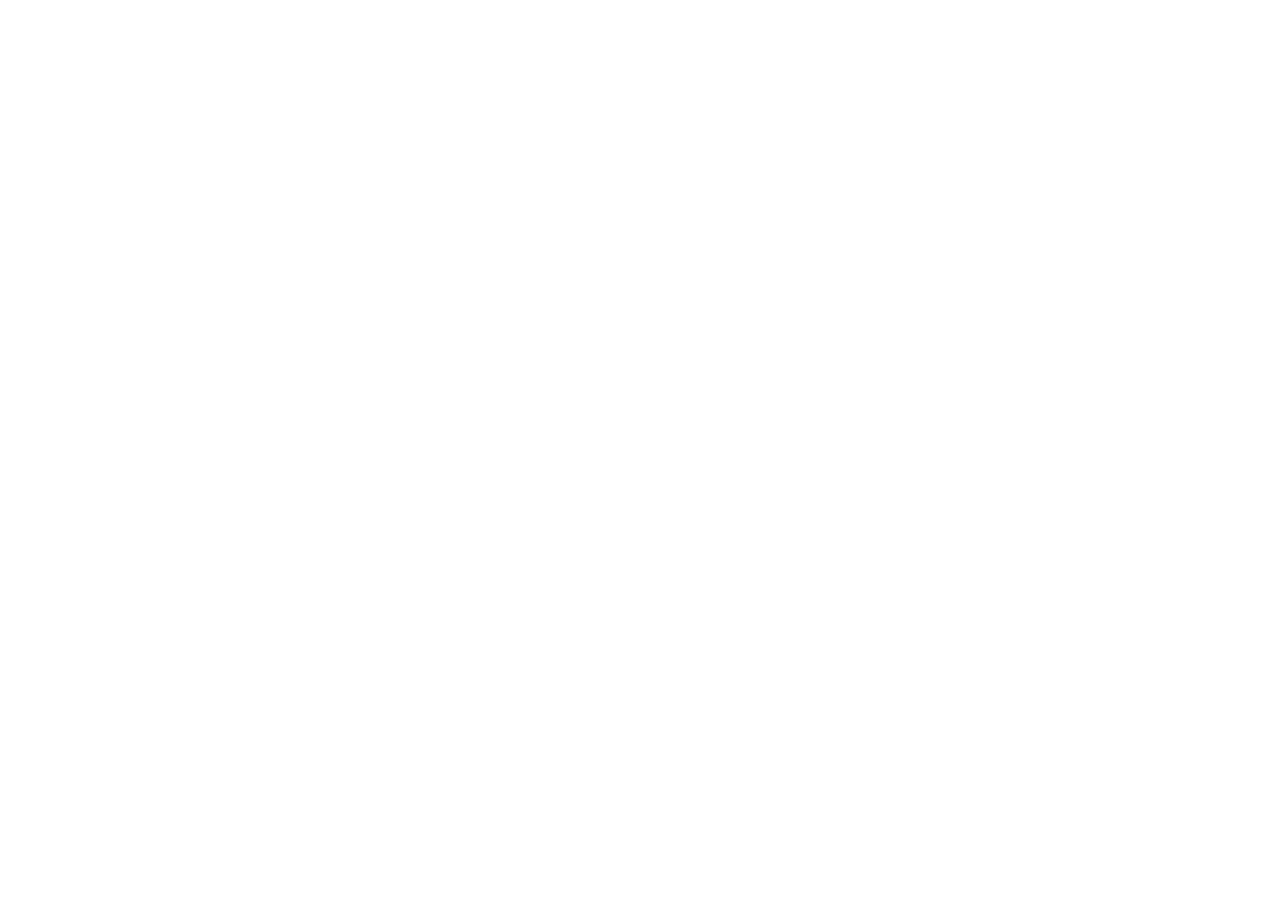
==== index.html @ 608278b3 "m" ====
<!DOCTYPE html>
<html lang="en">
<head>
    <meta charset="UTF-8">
    <meta name="viewport" content="width=device-width, initial-scale=1.0">
    <title>Document</title>
</head>
<body>
    
</body>
</html>
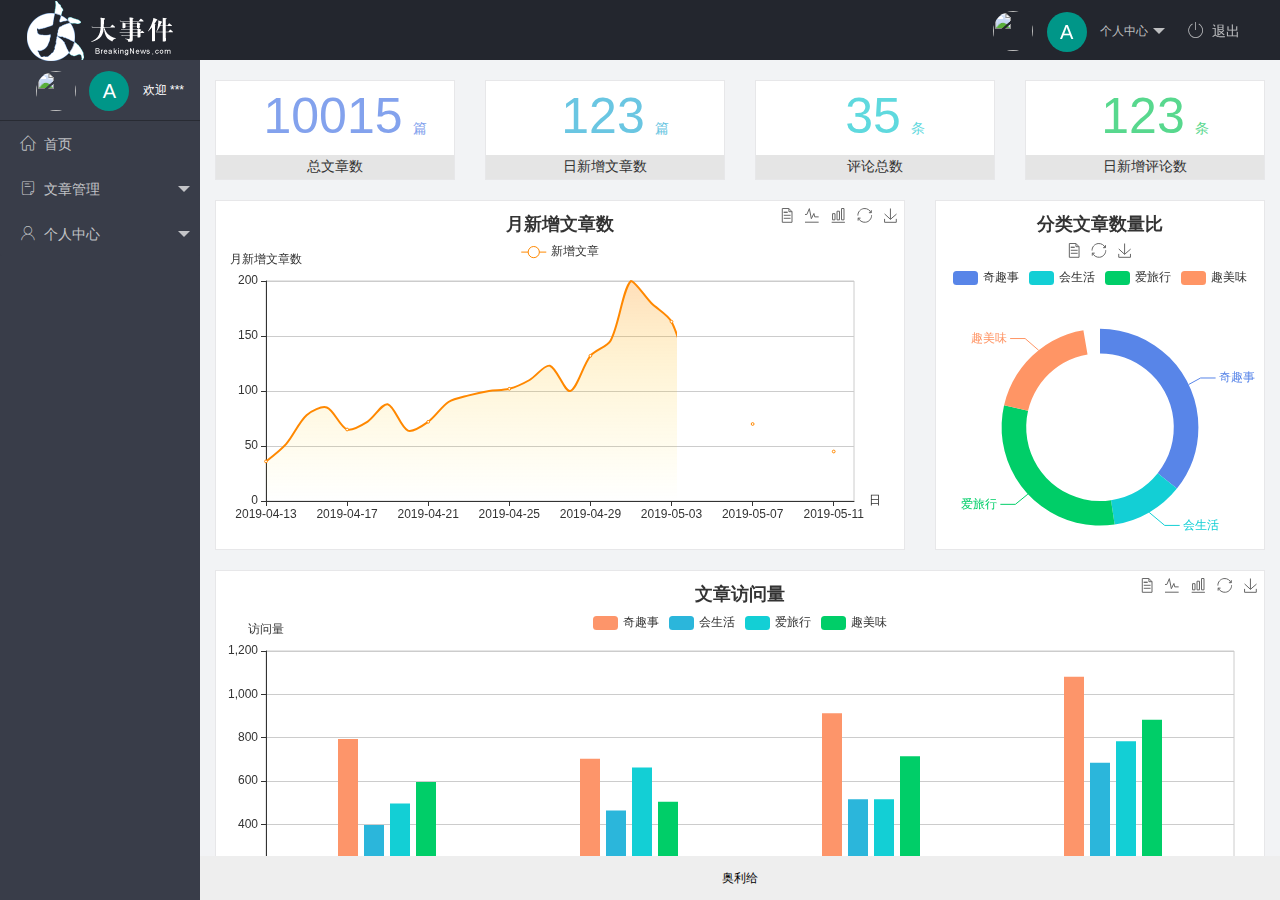
==== commit dfaacae1: "a" ====
--- a/index.html
+++ b/index.html
@@ -1,11 +1,101 @@
 <!DOCTYPE html>
 <html lang="en">
+
 <head>
-    <meta charset="UTF-8">
-    <meta name="viewport" content="width=device-width, initial-scale=1.0">
-    <title>Document</title>
+    <meta charset="UTF-8" />
+    <meta name="viewport" content="width=device-width, initial-scale=1.0" />
+    <title>后台主页</title>
+    <!-- 导入 layui 的样式表 -->
+    <link rel="stylesheet" href="/assets/lib/layui/css/layui.css" />
+    <link rel="stylesheet" href="assets/css/index.css">
+    <link rel="stylesheet" href="assets/fonts/iconfont.css">
+
 </head>
-<body>
-    
+
+<body class="layui-layout-body">
+    <div class="layui-layout layui-layout-admin">
+        <div class="layui-header">
+            <div class="layui-logo">
+                <img src="/assets/images/logo.png" alt="" />
+            </div>
+            <!-- 头部区域（可配合layui已有的水平导航） -->
+            <ul class="layui-nav layui-layout-right">
+                <li class="layui-nav-item">
+                    <a href="javascript:;" class="userinfo">
+                        <img src="http://t.cn/RCzsdCq" class="layui-nav-img" />
+                        <span class="text-avatar">A</span>
+                        个人中心
+                    </a>
+                    <dl class="layui-nav-child">
+                        <dd><a href="">基本资料</a></dd>
+                        <dd><a href="">更换头像</a></dd>
+                        <dd><a href="">重置密码</a></dd>
+                    </dl>
+                </li>
+                <li class="layui-nav-item"><a href="javascript:;" id="btnLogout"><span class="iconfont icon-tuichu"></span>退出</a></li>
+            </ul>
+        </div>
+
+        <div class="layui-side layui-bg-black">
+            <div class="layui-side-scroll">
+                <div class="userinfo">
+                    <img src="http://t.cn/RCzsdCq" class="layui-nav-img" />
+                    <span class="text-avatar">A</span>
+                    <span id="welcome">欢迎 ***</span>
+                </div>
+                <!-- 左侧导航区域（可配合layui已有的垂直导航） -->
+                <ul class="layui-nav layui-nav-tree" lay-shrink="all">
+                    <li class="layui-nav-item">
+                        <a href="/home/dashboard.html" target="fm"><span class="iconfont icon-home"></span>首页</a>
+                    </li>
+                    <li class="layui-nav-item">
+                        <a class="" href="javascript:;"><span class="iconfont icon-16"></span>文章管理</a>
+                        <dl class="layui-nav-child">
+                            <dd>
+                                <a href="javascript:;"><i class="layui-icon layui-icon-app"></i> 文章类别</a>
+                            </dd>
+                            <dd>
+                                <a href="javascript:;"><i class="layui-icon layui-icon-app"></i> 文章列表</a>
+                            </dd>
+                            <dd>
+                                <a href="javascript:;"><i class="layui-icon layui-icon-app"></i> 发布文章</a>
+                            </dd>
+                        </dl>
+                    </li>
+                    <li class="layui-nav-item">
+                        <a href="javascript:;"><span class="iconfont icon-user"></span>个人中心</a>
+                        <dl class="layui-nav-child">
+                            <dd>
+                                <a href="javascript:;"><i class="layui-icon layui-icon-face-smile"></i> 基本资料</a>
+                            </dd>
+                            <dd>
+                                <a href="javascript:;"><i class="layui-icon layui-icon-face-smile"></i> 更换头像</a>
+                            </dd>
+                            <dd>
+                                <a href="javascript:;"><i class="layui-icon layui-icon-face-smile"></i> 重置密码</a>
+                            </dd>
+                        </dl>
+                    </li>
+                </ul>
+            </div>
+        </div>
+
+        <div class="layui-body">
+            <!-- 内容主体区域 -->
+            <iframe name="fm" src="/home/dashboard.html" frameborder="0"></iframe>
+        </div>
+
+        <div class="layui-footer">
+            <!-- 底部固定区域 -->
+            奥利给
+
+        </div>
+    </div>
+    <!-- 导入 layui 的JS文件 -->
+    <script src="/assets/lib/layui/layui.all.js"></script>
+    <script src="/assets/lib/jquery.js"></script>
+    <script src="/assets/js/baseApi.js"></script>
+    <script src="/assets/js/index.js"></script>
 </body>
+
 </html>--- a/assets/lib/layui/css/layui.css
+++ b/assets/lib/layui/css/layui.css
@@ -0,0 +1,2 @@
+/** layui-v2.5.5 MIT License By https://www.layui.com */
+ .layui-inline,img{display:inline-block;vertical-align:middle}h1,h2,h3,h4,h5,h6{font-weight:400}.layui-edge,.layui-header,.layui-inline,.layui-main{position:relative}.layui-body,.layui-edge,.layui-elip{overflow:hidden}.layui-btn,.layui-edge,.layui-inline,img{vertical-align:middle}.layui-btn,.layui-disabled,.layui-icon,.layui-unselect{-moz-user-select:none;-webkit-user-select:none;-ms-user-select:none}.layui-elip,.layui-form-checkbox span,.layui-form-pane .layui-form-label{text-overflow:ellipsis;white-space:nowrap}.layui-breadcrumb,.layui-tree-btnGroup{visibility:hidden}blockquote,body,button,dd,div,dl,dt,form,h1,h2,h3,h4,h5,h6,input,li,ol,p,pre,td,textarea,th,ul{margin:0;padding:0;-webkit-tap-highlight-color:rgba(0,0,0,0)}a:active,a:hover{outline:0}img{border:none}li{list-style:none}table{border-collapse:collapse;border-spacing:0}h4,h5,h6{font-size:100%}button,input,optgroup,option,select,textarea{font-family:inherit;font-size:inherit;font-style:inherit;font-weight:inherit;outline:0}pre{white-space:pre-wrap;white-space:-moz-pre-wrap;white-space:-pre-wrap;white-space:-o-pre-wrap;word-wrap:break-word}body{line-height:24px;font:14px Helvetica Neue,Helvetica,PingFang SC,Tahoma,Arial,sans-serif}hr{height:1px;margin:10px 0;border:0;clear:both}a{color:#333;text-decoration:none}a:hover{color:#777}a cite{font-style:normal;*cursor:pointer}.layui-border-box,.layui-border-box *{box-sizing:border-box}.layui-box,.layui-box *{box-sizing:content-box}.layui-clear{clear:both;*zoom:1}.layui-clear:after{content:'\20';clear:both;*zoom:1;display:block;height:0}.layui-inline{*display:inline;*zoom:1}.layui-edge{display:inline-block;width:0;height:0;border-width:6px;border-style:dashed;border-color:transparent}.layui-edge-top{top:-4px;border-bottom-color:#999;border-bottom-style:solid}.layui-edge-right{border-left-color:#999;border-left-style:solid}.layui-edge-bottom{top:2px;border-top-color:#999;border-top-style:solid}.layui-edge-left{border-right-color:#999;border-right-style:solid}.layui-disabled,.layui-disabled:hover{color:#d2d2d2!important;cursor:not-allowed!important}.layui-circle{border-radius:100%}.layui-show{display:block!important}.layui-hide{display:none!important}@font-face{font-family:layui-icon;src:url(../font/iconfont.eot?v=250);src:url(../font/iconfont.eot?v=250#iefix) format('embedded-opentype'),url(../font/iconfont.woff2?v=250) format('woff2'),url(../font/iconfont.woff?v=250) format('woff'),url(../font/iconfont.ttf?v=250) format('truetype'),url(../font/iconfont.svg?v=250#layui-icon) format('svg')}.layui-icon{font-family:layui-icon!important;font-size:16px;font-style:normal;-webkit-font-smoothing:antialiased;-moz-osx-font-smoothing:grayscale}.layui-icon-reply-fill:before{content:"\e611"}.layui-icon-set-fill:before{content:"\e614"}.layui-icon-menu-fill:before{content:"\e60f"}.layui-icon-search:before{content:"\e615"}.layui-icon-share:before{content:"\e641"}.layui-icon-set-sm:before{content:"\e620"}.layui-icon-engine:before{content:"\e628"}.layui-icon-close:before{content:"\1006"}.layui-icon-close-fill:before{content:"\1007"}.layui-icon-chart-screen:before{content:"\e629"}.layui-icon-star:before{content:"\e600"}.layui-icon-circle-dot:before{content:"\e617"}.layui-icon-chat:before{content:"\e606"}.layui-icon-release:before{content:"\e609"}.layui-icon-list:before{content:"\e60a"}.layui-icon-chart:before{content:"\e62c"}.layui-icon-ok-circle:before{content:"\1005"}.layui-icon-layim-theme:before{content:"\e61b"}.layui-icon-table:before{content:"\e62d"}.layui-icon-right:before{content:"\e602"}.layui-icon-left:before{content:"\e603"}.layui-icon-cart-simple:before{content:"\e698"}.layui-icon-face-cry:before{content:"\e69c"}.layui-icon-face-smile:before{content:"\e6af"}.layui-icon-survey:before{content:"\e6b2"}.layui-icon-tree:before{content:"\e62e"}.layui-icon-upload-circle:before{content:"\e62f"}.layui-icon-add-circle:before{content:"\e61f"}.layui-icon-download-circle:before{content:"\e601"}.layui-icon-templeate-1:before{content:"\e630"}.layui-icon-util:before{content:"\e631"}.layui-icon-face-surprised:before{content:"\e664"}.layui-icon-edit:before{content:"\e642"}.layui-icon-speaker:before{content:"\e645"}.layui-icon-down:before{content:"\e61a"}.layui-icon-file:before{content:"\e621"}.layui-icon-layouts:before{content:"\e632"}.layui-icon-rate-half:before{content:"\e6c9"}.layui-icon-add-circle-fine:before{content:"\e608"}.layui-icon-prev-circle:before{content:"\e633"}.layui-icon-read:before{content:"\e705"}.layui-icon-404:before{content:"\e61c"}.layui-icon-carousel:before{content:"\e634"}.layui-icon-help:before{content:"\e607"}.layui-icon-code-circle:before{content:"\e635"}.layui-icon-water:before{content:"\e636"}.layui-icon-username:before{content:"\e66f"}.layui-icon-find-fill:before{content:"\e670"}.layui-icon-about:before{content:"\e60b"}.layui-icon-location:before{content:"\e715"}.layui-icon-up:before{content:"\e619"}.layui-icon-pause:before{content:"\e651"}.layui-icon-date:before{content:"\e637"}.layui-icon-layim-uploadfile:before{content:"\e61d"}.layui-icon-delete:before{content:"\e640"}.layui-icon-play:before{content:"\e652"}.layui-icon-top:before{content:"\e604"}.layui-icon-friends:before{content:"\e612"}.layui-icon-refresh-3:before{content:"\e9aa"}.layui-icon-ok:before{content:"\e605"}.layui-icon-layer:before{content:"\e638"}.layui-icon-face-smile-fine:before{content:"\e60c"}.layui-icon-dollar:before{content:"\e659"}.layui-icon-group:before{content:"\e613"}.layui-icon-layim-download:before{content:"\e61e"}.layui-icon-picture-fine:before{content:"\e60d"}.layui-icon-link:before{content:"\e64c"}.layui-icon-diamond:before{content:"\e735"}.layui-icon-log:before{content:"\e60e"}.layui-icon-rate-solid:before{content:"\e67a"}.layui-icon-fonts-del:before{content:"\e64f"}.layui-icon-unlink:before{content:"\e64d"}.layui-icon-fonts-clear:before{content:"\e639"}.layui-icon-triangle-r:before{content:"\e623"}.layui-icon-circle:before{content:"\e63f"}.layui-icon-radio:before{content:"\e643"}.layui-icon-align-center:before{content:"\e647"}.layui-icon-align-right:before{content:"\e648"}.layui-icon-align-left:before{content:"\e649"}.layui-icon-loading-1:before{content:"\e63e"}.layui-icon-return:before{content:"\e65c"}.layui-icon-fonts-strong:before{content:"\e62b"}.layui-icon-upload:before{content:"\e67c"}.layui-icon-dialogue:before{content:"\e63a"}.layui-icon-video:before{content:"\e6ed"}.layui-icon-headset:before{content:"\e6fc"}.layui-icon-cellphone-fine:before{content:"\e63b"}.layui-icon-add-1:before{content:"\e654"}.layui-icon-face-smile-b:before{content:"\e650"}.layui-icon-fonts-html:before{content:"\e64b"}.layui-icon-form:before{content:"\e63c"}.layui-icon-cart:before{content:"\e657"}.layui-icon-camera-fill:before{content:"\e65d"}.layui-icon-tabs:before{content:"\e62a"}.layui-icon-fonts-code:before{content:"\e64e"}.layui-icon-fire:before{content:"\e756"}.layui-icon-set:before{content:"\e716"}.layui-icon-fonts-u:before{content:"\e646"}.layui-icon-triangle-d:before{content:"\e625"}.layui-icon-tips:before{content:"\e702"}.layui-icon-picture:before{content:"\e64a"}.layui-icon-more-vertical:before{content:"\e671"}.layui-icon-flag:before{content:"\e66c"}.layui-icon-loading:before{content:"\e63d"}.layui-icon-fonts-i:before{content:"\e644"}.layui-icon-refresh-1:before{content:"\e666"}.layui-icon-rmb:before{content:"\e65e"}.layui-icon-home:before{content:"\e68e"}.layui-icon-user:before{content:"\e770"}.layui-icon-notice:before{content:"\e667"}.layui-icon-login-weibo:before{content:"\e675"}.layui-icon-voice:before{content:"\e688"}.layui-icon-upload-drag:before{content:"\e681"}.layui-icon-login-qq:before{content:"\e676"}.layui-icon-snowflake:before{content:"\e6b1"}.layui-icon-file-b:before{content:"\e655"}.layui-icon-template:before{content:"\e663"}.layui-icon-auz:before{content:"\e672"}.layui-icon-console:before{content:"\e665"}.layui-icon-app:before{content:"\e653"}.layui-icon-prev:before{content:"\e65a"}.layui-icon-website:before{content:"\e7ae"}.layui-icon-next:before{content:"\e65b"}.layui-icon-component:before{content:"\e857"}.layui-icon-more:before{content:"\e65f"}.layui-icon-login-wechat:before{content:"\e677"}.layui-icon-shrink-right:before{content:"\e668"}.layui-icon-spread-left:before{content:"\e66b"}.layui-icon-camera:before{content:"\e660"}.layui-icon-note:before{content:"\e66e"}.layui-icon-refresh:before{content:"\e669"}.layui-icon-female:before{content:"\e661"}.layui-icon-male:before{content:"\e662"}.layui-icon-password:before{content:"\e673"}.layui-icon-senior:before{content:"\e674"}.layui-icon-theme:before{content:"\e66a"}.layui-icon-tread:before{content:"\e6c5"}.layui-icon-praise:before{content:"\e6c6"}.layui-icon-star-fill:before{content:"\e658"}.layui-icon-rate:before{content:"\e67b"}.layui-icon-template-1:before{content:"\e656"}.layui-icon-vercode:before{content:"\e679"}.layui-icon-cellphone:before{content:"\e678"}.layui-icon-screen-full:before{content:"\e622"}.layui-icon-screen-restore:before{content:"\e758"}.layui-icon-cols:before{content:"\e610"}.layui-icon-export:before{content:"\e67d"}.layui-icon-print:before{content:"\e66d"}.layui-icon-slider:before{content:"\e714"}.layui-icon-addition:before{content:"\e624"}.layui-icon-subtraction:before{content:"\e67e"}.layui-icon-service:before{content:"\e626"}.layui-icon-transfer:before{content:"\e691"}.layui-main{width:1140px;margin:0 auto}.layui-header{z-index:1000;height:60px}.layui-header a:hover{transition:all .5s;-webkit-transition:all .5s}.layui-side{position:fixed;left:0;top:0;bottom:0;z-index:999;width:200px;overflow-x:hidden}.layui-side-scroll{position:relative;width:220px;height:100%;overflow-x:hidden}.layui-body{position:absolute;left:200px;right:0;top:0;bottom:0;z-index:998;width:auto;overflow-y:auto;box-sizing:border-box}.layui-layout-body{overflow:hidden}.layui-layout-admin .layui-header{background-color:#23262E}.layui-layout-admin .layui-side{top:60px;width:200px;overflow-x:hidden}.layui-layout-admin .layui-body{position:fixed;top:60px;bottom:44px}.layui-layout-admin .layui-main{width:auto;margin:0 15px}.layui-layout-admin .layui-footer{position:fixed;left:200px;right:0;bottom:0;height:44px;line-height:44px;padding:0 15px;background-color:#eee}.layui-layout-admin .layui-logo{position:absolute;left:0;top:0;width:200px;height:100%;line-height:60px;text-align:center;color:#009688;font-size:16px}.layui-layout-admin .layui-header .layui-nav{background:0 0}.layui-layout-left{position:absolute!important;left:200px;top:0}.layui-layout-right{position:absolute!important;right:0;top:0}.layui-container{position:relative;margin:0 auto;padding:0 15px;box-sizing:border-box}.layui-fluid{position:relative;margin:0 auto;padding:0 15px}.layui-row:after,.layui-row:before{content:'';display:block;clear:both}.layui-col-lg1,.layui-col-lg10,.layui-col-lg11,.layui-col-lg12,.layui-col-lg2,.layui-col-lg3,.layui-col-lg4,.layui-col-lg5,.layui-col-lg6,.layui-col-lg7,.layui-col-lg8,.layui-col-lg9,.layui-col-md1,.layui-col-md10,.layui-col-md11,.layui-col-md12,.layui-col-md2,.layui-col-md3,.layui-col-md4,.layui-col-md5,.layui-col-md6,.layui-col-md7,.layui-col-md8,.layui-col-md9,.layui-col-sm1,.layui-col-sm10,.layui-col-sm11,.layui-col-sm12,.layui-col-sm2,.layui-col-sm3,.layui-col-sm4,.layui-col-sm5,.layui-col-sm6,.layui-col-sm7,.layui-col-sm8,.layui-col-sm9,.layui-col-xs1,.layui-col-xs10,.layui-col-xs11,.layui-col-xs12,.layui-col-xs2,.layui-col-xs3,.layui-col-xs4,.layui-col-xs5,.layui-col-xs6,.layui-col-xs7,.layui-col-xs8,.layui-col-xs9{position:relative;display:block;box-sizing:border-box}.layui-col-xs1,.layui-col-xs10,.layui-col-xs11,.layui-col-xs12,.layui-col-xs2,.layui-col-xs3,.layui-col-xs4,.layui-col-xs5,.layui-col-xs6,.layui-col-xs7,.layui-col-xs8,.layui-col-xs9{float:left}.layui-col-xs1{width:8.33333333%}.layui-col-xs2{width:16.66666667%}.layui-col-xs3{width:25%}.layui-col-xs4{width:33.33333333%}.layui-col-xs5{width:41.66666667%}.layui-col-xs6{width:50%}.layui-col-xs7{width:58.33333333%}.layui-col-xs8{width:66.66666667%}.layui-col-xs9{width:75%}.layui-col-xs10{width:83.33333333%}.layui-col-xs11{width:91.66666667%}.layui-col-xs12{width:100%}.layui-col-xs-offset1{margin-left:8.33333333%}.layui-col-xs-offset2{margin-left:16.66666667%}.layui-col-xs-offset3{margin-left:25%}.layui-col-xs-offset4{margin-left:33.33333333%}.layui-col-xs-offset5{margin-left:41.66666667%}.layui-col-xs-offset6{margin-left:50%}.layui-col-xs-offset7{margin-left:58.33333333%}.layui-col-xs-offset8{margin-left:66.66666667%}.layui-col-xs-offset9{margin-left:75%}.layui-col-xs-offset10{margin-left:83.33333333%}.layui-col-xs-offset11{margin-left:91.66666667%}.layui-col-xs-offset12{margin-left:100%}@media screen and (max-width:768px){.layui-hide-xs{display:none!important}.layui-show-xs-block{display:block!important}.layui-show-xs-inline{display:inline!important}.layui-show-xs-inline-block{display:inline-block!important}}@media screen and (min-width:768px){.layui-container{width:750px}.layui-hide-sm{display:none!important}.layui-show-sm-block{display:block!important}.layui-show-sm-inline{display:inline!important}.layui-show-sm-inline-block{display:inline-block!important}.layui-col-sm1,.layui-col-sm10,.layui-col-sm11,.layui-col-sm12,.layui-col-sm2,.layui-col-sm3,.layui-col-sm4,.layui-col-sm5,.layui-col-sm6,.layui-col-sm7,.layui-col-sm8,.layui-col-sm9{float:left}.layui-col-sm1{width:8.33333333%}.layui-col-sm2{width:16.66666667%}.layui-col-sm3{width:25%}.layui-col-sm4{width:33.33333333%}.layui-col-sm5{width:41.66666667%}.layui-col-sm6{width:50%}.layui-col-sm7{width:58.33333333%}.layui-col-sm8{width:66.66666667%}.layui-col-sm9{width:75%}.layui-col-sm10{width:83.33333333%}.layui-col-sm11{width:91.66666667%}.layui-col-sm12{width:100%}.layui-col-sm-offset1{margin-left:8.33333333%}.layui-col-sm-offset2{margin-left:16.66666667%}.layui-col-sm-offset3{margin-left:25%}.layui-col-sm-offset4{margin-left:33.33333333%}.layui-col-sm-offset5{margin-left:41.66666667%}.layui-col-sm-offset6{margin-left:50%}.layui-col-sm-offset7{margin-left:58.33333333%}.layui-col-sm-offset8{margin-left:66.66666667%}.layui-col-sm-offset9{margin-left:75%}.layui-col-sm-offset10{margin-left:83.33333333%}.layui-col-sm-offset11{margin-left:91.66666667%}.layui-col-sm-offset12{margin-left:100%}}@media screen and (min-width:992px){.layui-container{width:970px}.layui-hide-md{display:none!important}.layui-show-md-block{display:block!important}.layui-show-md-inline{display:inline!important}.layui-show-md-inline-block{display:inline-block!important}.layui-col-md1,.layui-col-md10,.layui-col-md11,.layui-col-md12,.layui-col-md2,.layui-col-md3,.layui-col-md4,.layui-col-md5,.layui-col-md6,.layui-col-md7,.layui-col-md8,.layui-col-md9{float:left}.layui-col-md1{width:8.33333333%}.layui-col-md2{width:16.66666667%}.layui-col-md3{width:25%}.layui-col-md4{width:33.33333333%}.layui-col-md5{width:41.66666667%}.layui-col-md6{width:50%}.layui-col-md7{width:58.33333333%}.layui-col-md8{width:66.66666667%}.layui-col-md9{width:75%}.layui-col-md10{width:83.33333333%}.layui-col-md11{width:91.66666667%}.layui-col-md12{width:100%}.layui-col-md-offset1{margin-left:8.33333333%}.layui-col-md-offset2{margin-left:16.66666667%}.layui-col-md-offset3{margin-left:25%}.layui-col-md-offset4{margin-left:33.33333333%}.layui-col-md-offset5{margin-left:41.66666667%}.layui-col-md-offset6{margin-left:50%}.layui-col-md-offset7{margin-left:58.33333333%}.layui-col-md-offset8{margin-left:66.66666667%}.layui-col-md-offset9{margin-left:75%}.layui-col-md-offset10{margin-left:83.33333333%}.layui-col-md-offset11{margin-left:91.66666667%}.layui-col-md-offset12{margin-left:100%}}@media screen and (min-width:1200px){.layui-container{width:1170px}.layui-hide-lg{display:none!important}.layui-show-lg-block{display:block!important}.layui-show-lg-inline{display:inline!important}.layui-show-lg-inline-block{display:inline-block!important}.layui-col-lg1,.layui-col-lg10,.layui-col-lg11,.layui-col-lg12,.layui-col-lg2,.layui-col-lg3,.layui-col-lg4,.layui-col-lg5,.layui-col-lg6,.layui-col-lg7,.layui-col-lg8,.layui-col-lg9{float:left}.layui-col-lg1{width:8.33333333%}.layui-col-lg2{width:16.66666667%}.layui-col-lg3{width:25%}.layui-col-lg4{width:33.33333333%}.layui-col-lg5{width:41.66666667%}.layui-col-lg6{width:50%}.layui-col-lg7{width:58.33333333%}.layui-col-lg8{width:66.66666667%}.layui-col-lg9{width:75%}.layui-col-lg10{width:83.33333333%}.layui-col-lg11{width:91.66666667%}.layui-col-lg12{width:100%}.layui-col-lg-offset1{margin-left:8.33333333%}.layui-col-lg-offset2{margin-left:16.66666667%}.layui-col-lg-offset3{margin-left:25%}.layui-col-lg-offset4{margin-left:33.33333333%}.layui-col-lg-offset5{margin-left:41.66666667%}.layui-col-lg-offset6{margin-left:50%}.layui-col-lg-offset7{margin-left:58.33333333%}.layui-col-lg-offset8{margin-left:66.66666667%}.layui-col-lg-offset9{margin-left:75%}.layui-col-lg-offset10{margin-left:83.33333333%}.layui-col-lg-offset11{margin-left:91.66666667%}.layui-col-lg-offset12{margin-left:100%}}.layui-col-space1{margin:-.5px}.layui-col-space1>*{padding:.5px}.layui-col-space3{margin:-1.5px}.layui-col-space3>*{padding:1.5px}.layui-col-space5{margin:-2.5px}.layui-col-space5>*{padding:2.5px}.layui-col-space8{margin:-3.5px}.layui-col-space8>*{padding:3.5px}.layui-col-space10{margin:-5px}.layui-col-space10>*{padding:5px}.layui-col-space12{margin:-6px}.layui-col-space12>*{padding:6px}.layui-col-space15{margin:-7.5px}.layui-col-space15>*{padding:7.5px}.layui-col-space18{margin:-9px}.layui-col-space18>*{padding:9px}.layui-col-space20{margin:-10px}.layui-col-space20>*{padding:10px}.layui-col-space22{margin:-11px}.layui-col-space22>*{padding:11px}.layui-col-space25{margin:-12.5px}.layui-col-space25>*{padding:12.5px}.layui-col-space30{margin:-15px}.layui-col-space30>*{padding:15px}.layui-btn,.layui-input,.layui-select,.layui-textarea,.layui-upload-button{outline:0;-webkit-appearance:none;transition:all .3s;-webkit-transition:all .3s;box-sizing:border-box}.layui-elem-quote{margin-bottom:10px;padding:15px;line-height:22px;border-left:5px solid #009688;border-radius:0 2px 2px 0;background-color:#f2f2f2}.layui-quote-nm{border-style:solid;border-width:1px 1px 1px 5px;background:0 0}.layui-elem-field{margin-bottom:10px;padding:0;border-width:1px;border-style:solid}.layui-elem-field legend{margin-left:20px;padding:0 10px;font-size:20px;font-weight:300}.layui-field-title{margin:10px 0 20px;border-width:1px 0 0}.layui-field-box{padding:10px 15px}.layui-field-title .layui-field-box{padding:10px 0}.layui-progress{position:relative;height:6px;border-radius:20px;background-color:#e2e2e2}.layui-progress-bar{position:absolute;left:0;top:0;width:0;max-width:100%;height:6px;border-radius:20px;text-align:right;background-color:#5FB878;transition:all .3s;-webkit-transition:all .3s}.layui-progress-big,.layui-progress-big .layui-progress-bar{height:18px;line-height:18px}.layui-progress-text{position:relative;top:-20px;line-height:18px;font-size:12px;color:#666}.layui-progress-big .layui-progress-text{position:static;padding:0 10px;color:#fff}.layui-collapse{border-width:1px;border-style:solid;border-radius:2px}.layui-colla-content,.layui-colla-item{border-top-width:1px;border-top-style:solid}.layui-colla-item:first-child{border-top:none}.layui-colla-title{position:relative;height:42px;line-height:42px;padding:0 15px 0 35px;color:#333;background-color:#f2f2f2;cursor:pointer;font-size:14px;overflow:hidden}.layui-colla-content{display:none;padding:10px 15px;line-height:22px;color:#666}.layui-colla-icon{position:absolute;left:15px;top:0;font-size:14px}.layui-card{margin-bottom:15px;border-radius:2px;background-color:#fff;box-shadow:0 1px 2px 0 rgba(0,0,0,.05)}.layui-card:last-child{margin-bottom:0}.layui-card-header{position:relative;height:42px;line-height:42px;padding:0 15px;border-bottom:1px solid #f6f6f6;color:#333;border-radius:2px 2px 0 0;font-size:14px}.layui-bg-black,.layui-bg-blue,.layui-bg-cyan,.layui-bg-green,.layui-bg-orange,.layui-bg-red{color:#fff!important}.layui-card-body{position:relative;padding:10px 15px;line-height:24px}.layui-card-body[pad15]{padding:15px}.layui-card-body[pad20]{padding:20px}.layui-card-body .layui-table{margin:5px 0}.layui-card .layui-tab{margin:0}.layui-panel-window{position:relative;padding:15px;border-radius:0;border-top:5px solid #E6E6E6;background-color:#fff}.layui-auxiliar-moving{position:fixed;left:0;right:0;top:0;bottom:0;width:100%;height:100%;background:0 0;z-index:9999999999}.layui-form-label,.layui-form-mid,.layui-form-select,.layui-input-block,.layui-input-inline,.layui-textarea{position:relative}.layui-bg-red{background-color:#FF5722!important}.layui-bg-orange{background-color:#FFB800!important}.layui-bg-green{background-color:#009688!important}.layui-bg-cyan{background-color:#2F4056!important}.layui-bg-blue{background-color:#1E9FFF!important}.layui-bg-black{background-color:#393D49!important}.layui-bg-gray{background-color:#eee!important;color:#666!important}.layui-badge-rim,.layui-colla-content,.layui-colla-item,.layui-collapse,.layui-elem-field,.layui-form-pane .layui-form-item[pane],.layui-form-pane .layui-form-label,.layui-input,.layui-layedit,.layui-layedit-tool,.layui-quote-nm,.layui-select,.layui-tab-bar,.layui-tab-card,.layui-tab-title,.layui-tab-title .layui-this:after,.layui-textarea{border-color:#e6e6e6}.layui-timeline-item:before,hr{background-color:#e6e6e6}.layui-text{line-height:22px;font-size:14px;color:#666}.layui-text h1,.layui-text h2,.layui-text h3{font-weight:500;color:#333}.layui-text h1{font-size:30px}.layui-text h2{font-size:24px}.layui-text h3{font-size:18px}.layui-text a:not(.layui-btn){color:#01AAED}.layui-text a:not(.layui-btn):hover{text-decoration:underline}.layui-text ul{padding:5px 0 5px 15px}.layui-text ul li{margin-top:5px;list-style-type:disc}.layui-text em,.layui-word-aux{color:#999!important;padding:0 5px!important}.layui-btn{display:inline-block;height:38px;line-height:38px;padding:0 18px;background-color:#009688;color:#fff;white-space:nowrap;text-align:center;font-size:14px;border:none;border-radius:2px;cursor:pointer}.layui-btn:hover{opacity:.8;filter:alpha(opacity=80);color:#fff}.layui-btn:active{opacity:1;filter:alpha(opacity=100)}.layui-btn+.layui-btn{margin-left:10px}.layui-btn-container{font-size:0}.layui-btn-container .layui-btn{margin-right:10px;margin-bottom:10px}.layui-btn-container .layui-btn+.layui-btn{margin-left:0}.layui-table .layui-btn-container .layui-btn{margin-bottom:9px}.layui-btn-radius{border-radius:100px}.layui-btn .layui-icon{margin-right:3px;font-size:18px;vertical-align:bottom;vertical-align:middle\9}.layui-btn-primary{border:1px solid #C9C9C9;background-color:#fff;color:#555}.layui-btn-primary:hover{border-color:#009688;color:#333}.layui-btn-normal{background-color:#1E9FFF}.layui-btn-warm{background-color:#FFB800}.layui-btn-danger{background-color:#FF5722}.layui-btn-checked{background-color:#5FB878}.layui-btn-disabled,.layui-btn-disabled:active,.layui-btn-disabled:hover{border:1px solid #e6e6e6;background-color:#FBFBFB;color:#C9C9C9;cursor:not-allowed;opacity:1}.layui-btn-lg{height:44px;line-height:44px;padding:0 25px;font-size:16px}.layui-btn-sm{height:30px;line-height:30px;padding:0 10px;font-size:12px}.layui-btn-sm i{font-size:16px!important}.layui-btn-xs{height:22px;line-height:22px;padding:0 5px;font-size:12px}.layui-btn-xs i{font-size:14px!important}.layui-btn-group{display:inline-block;vertical-align:middle;font-size:0}.layui-btn-group .layui-btn{margin-left:0!important;margin-right:0!important;border-left:1px solid rgba(255,255,255,.5);border-radius:0}.layui-btn-group .layui-btn-primary{border-left:none}.layui-btn-group .layui-btn-primary:hover{border-color:#C9C9C9;color:#009688}.layui-btn-group .layui-btn:first-child{border-left:none;border-radius:2px 0 0 2px}.layui-btn-group .layui-btn-primary:first-child{border-left:1px solid #c9c9c9}.layui-btn-group .layui-btn:last-child{border-radius:0 2px 2px 0}.layui-btn-group .layui-btn+.layui-btn{margin-left:0}.layui-btn-group+.layui-btn-group{margin-left:10px}.layui-btn-fluid{width:100%}.layui-input,.layui-select,.layui-textarea{height:38px;line-height:1.3;line-height:38px\9;border-width:1px;border-style:solid;background-color:#fff;border-radius:2px}.layui-input::-webkit-input-placeholder,.layui-select::-webkit-input-placeholder,.layui-textarea::-webkit-input-placeholder{line-height:1.3}.layui-input,.layui-textarea{display:block;width:100%;padding-left:10px}.layui-input:hover,.layui-textarea:hover{border-color:#D2D2D2!important}.layui-input:focus,.layui-textarea:focus{border-color:#C9C9C9!important}.layui-textarea{min-height:100px;height:auto;line-height:20px;padding:6px 10px;resize:vertical}.layui-select{padding:0 10px}.layui-form input[type=checkbox],.layui-form input[type=radio],.layui-form select{display:none}.layui-form [lay-ignore]{display:initial}.layui-form-item{margin-bottom:15px;clear:both;*zoom:1}.layui-form-item:after{content:'\20';clear:both;*zoom:1;display:block;height:0}.layui-form-label{float:left;display:block;padding:9px 15px;width:80px;font-weight:400;line-height:20px;text-align:right}.layui-form-label-col{display:block;float:none;padding:9px 0;line-height:20px;text-align:left}.layui-form-item .layui-inline{margin-bottom:5px;margin-right:10px}.layui-input-block{margin-left:110px;min-height:36px}.layui-input-inline{display:inline-block;vertical-align:middle}.layui-form-item .layui-input-inline{float:left;width:190px;margin-right:10px}.layui-form-text .layui-input-inline{width:auto}.layui-form-mid{float:left;display:block;padding:9px 0!important;line-height:20px;margin-right:10px}.layui-form-danger+.layui-form-select .layui-input,.layui-form-danger:focus{border-color:#FF5722!important}.layui-form-select .layui-input{padding-right:30px;cursor:pointer}.layui-form-select .layui-edge{position:absolute;right:10px;top:50%;margin-top:-3px;cursor:pointer;border-width:6px;border-top-color:#c2c2c2;border-top-style:solid;transition:all .3s;-webkit-transition:all .3s}.layui-form-select dl{display:none;position:absolute;left:0;top:42px;padding:5px 0;z-index:899;min-width:100%;border:1px solid #d2d2d2;max-height:300px;overflow-y:auto;background-color:#fff;border-radius:2px;box-shadow:0 2px 4px rgba(0,0,0,.12);box-sizing:border-box}.layui-form-select dl dd,.layui-form-select dl dt{padding:0 10px;line-height:36px;white-space:nowrap;overflow:hidden;text-overflow:ellipsis}.layui-form-select dl dt{font-size:12px;color:#999}.layui-form-select dl dd{cursor:pointer}.layui-form-select dl dd:hover{background-color:#f2f2f2;-webkit-transition:.5s all;transition:.5s all}.layui-form-select .layui-select-group dd{padding-left:20px}.layui-form-select dl dd.layui-select-tips{padding-left:10px!important;color:#999}.layui-form-select dl dd.layui-this{background-color:#5FB878;color:#fff}.layui-form-checkbox,.layui-form-select dl dd.layui-disabled{background-color:#fff}.layui-form-selected dl{display:block}.layui-form-checkbox,.layui-form-checkbox *,.layui-form-switch{display:inline-block;vertical-align:middle}.layui-form-selected .layui-edge{margin-top:-9px;-webkit-transform:rotate(180deg);transform:rotate(180deg);margin-top:-3px\9}:root .layui-form-selected .layui-edge{margin-top:-9px\0/IE9}.layui-form-selectup dl{top:auto;bottom:42px}.layui-select-none{margin:5px 0;text-align:center;color:#999}.layui-select-disabled .layui-disabled{border-color:#eee!important}.layui-select-disabled .layui-edge{border-top-color:#d2d2d2}.layui-form-checkbox{position:relative;height:30px;line-height:30px;margin-right:10px;padding-right:30px;cursor:pointer;font-size:0;-webkit-transition:.1s linear;transition:.1s linear;box-sizing:border-box}.layui-form-checkbox span{padding:0 10px;height:100%;font-size:14px;border-radius:2px 0 0 2px;background-color:#d2d2d2;color:#fff;overflow:hidden}.layui-form-checkbox:hover span{background-color:#c2c2c2}.layui-form-checkbox i{position:absolute;right:0;top:0;width:30px;height:28px;border:1px solid #d2d2d2;border-left:none;border-radius:0 2px 2px 0;color:#fff;font-size:20px;text-align:center}.layui-form-checkbox:hover i{border-color:#c2c2c2;color:#c2c2c2}.layui-form-checked,.layui-form-checked:hover{border-color:#5FB878}.layui-form-checked span,.layui-form-checked:hover span{background-color:#5FB878}.layui-form-checked i,.layui-form-checked:hover i{color:#5FB878}.layui-form-item .layui-form-checkbox{margin-top:4px}.layui-form-checkbox[lay-skin=primary]{height:auto!important;line-height:normal!important;min-width:18px;min-height:18px;border:none!important;margin-right:0;padding-left:28px;padding-right:0;background:0 0}.layui-form-checkbox[lay-skin=primary] span{padding-left:0;padding-right:15px;line-height:18px;background:0 0;color:#666}.layui-form-checkbox[lay-skin=primary] i{right:auto;left:0;width:16px;height:16px;line-height:16px;border:1px solid #d2d2d2;font-size:12px;border-radius:2px;background-color:#fff;-webkit-transition:.1s linear;transition:.1s linear}.layui-form-checkbox[lay-skin=primary]:hover i{border-color:#5FB878;color:#fff}.layui-form-checked[lay-skin=primary] i{border-color:#5FB878!important;background-color:#5FB878;color:#fff}.layui-checkbox-disbaled[lay-skin=primary] span{background:0 0!important;color:#c2c2c2}.layui-checkbox-disbaled[lay-skin=primary]:hover i{border-color:#d2d2d2}.layui-form-item .layui-form-checkbox[lay-skin=primary]{margin-top:10px}.layui-form-switch{position:relative;height:22px;line-height:22px;min-width:35px;padding:0 5px;margin-top:8px;border:1px solid #d2d2d2;border-radius:20px;cursor:pointer;background-color:#fff;-webkit-transition:.1s linear;transition:.1s linear}.layui-form-switch i{position:absolute;left:5px;top:3px;width:16px;height:16px;border-radius:20px;background-color:#d2d2d2;-webkit-transition:.1s linear;transition:.1s linear}.layui-form-switch em{position:relative;top:0;width:25px;margin-left:21px;padding:0!important;text-align:center!important;color:#999!important;font-style:normal!important;font-size:12px}.layui-form-onswitch{border-color:#5FB878;background-color:#5FB878}.layui-checkbox-disbaled,.layui-checkbox-disbaled i{border-color:#e2e2e2!important}.layui-form-onswitch i{left:100%;margin-left:-21px;background-color:#fff}.layui-form-onswitch em{margin-left:5px;margin-right:21px;color:#fff!important}.layui-checkbox-disbaled span{background-color:#e2e2e2!important}.layui-checkbox-disbaled:hover i{color:#fff!important}[lay-radio]{display:none}.layui-form-radio,.layui-form-radio *{display:inline-block;vertical-align:middle}.layui-form-radio{line-height:28px;margin:6px 10px 0 0;padding-right:10px;cursor:pointer;font-size:0}.layui-form-radio *{font-size:14px}.layui-form-radio>i{margin-right:8px;font-size:22px;color:#c2c2c2}.layui-form-radio>i:hover,.layui-form-radioed>i{color:#5FB878}.layui-radio-disbaled>i{color:#e2e2e2!important}.layui-form-pane .layui-form-label{width:110px;padding:8px 15px;height:38px;line-height:20px;border-width:1px;border-style:solid;border-radius:2px 0 0 2px;text-align:center;background-color:#FBFBFB;overflow:hidden;box-sizing:border-box}.layui-form-pane .layui-input-inline{margin-left:-1px}.layui-form-pane .layui-input-block{margin-left:110px;left:-1px}.layui-form-pane .layui-input{border-radius:0 2px 2px 0}.layui-form-pane .layui-form-text .layui-form-label{float:none;width:100%;border-radius:2px;box-sizing:border-box;text-align:left}.layui-form-pane .layui-form-text .layui-input-inline{display:block;margin:0;top:-1px;clear:both}.layui-form-pane .layui-form-text .layui-input-block{margin:0;left:0;top:-1px}.layui-form-pane .layui-form-text .layui-textarea{min-height:100px;border-radius:0 0 2px 2px}.layui-form-pane .layui-form-checkbox{margin:4px 0 4px 10px}.layui-form-pane .layui-form-radio,.layui-form-pane .layui-form-switch{margin-top:6px;margin-left:10px}.layui-form-pane .layui-form-item[pane]{position:relative;border-width:1px;border-style:solid}.layui-form-pane .layui-form-item[pane] .layui-form-label{position:absolute;left:0;top:0;height:100%;border-width:0 1px 0 0}.layui-form-pane .layui-form-item[pane] .layui-input-inline{margin-left:110px}@media screen and (max-width:450px){.layui-form-item .layui-form-label{text-overflow:ellipsis;overflow:hidden;white-space:nowrap}.layui-form-item .layui-inline{display:block;margin-right:0;margin-bottom:20px;clear:both}.layui-form-item .layui-inline:after{content:'\20';clear:both;display:block;height:0}.layui-form-item .layui-input-inline{display:block;float:none;left:-3px;width:auto;margin:0 0 10px 112px}.layui-form-item .layui-input-inline+.layui-form-mid{margin-left:110px;top:-5px;padding:0}.layui-form-item .layui-form-checkbox{margin-right:5px;margin-bottom:5px}}.layui-layedit{border-width:1px;border-style:solid;border-radius:2px}.layui-layedit-tool{padding:3px 5px;border-bottom-width:1px;border-bottom-style:solid;font-size:0}.layedit-tool-fixed{position:fixed;top:0;border-top:1px solid #e2e2e2}.layui-layedit-tool .layedit-tool-mid,.layui-layedit-tool .layui-icon{display:inline-block;vertical-align:middle;text-align:center;font-size:14px}.layui-layedit-tool .layui-icon{position:relative;width:32px;height:30px;line-height:30px;margin:3px 5px;color:#777;cursor:pointer;border-radius:2px}.layui-layedit-tool .layui-icon:hover{color:#393D49}.layui-layedit-tool .layui-icon:active{color:#000}.layui-layedit-tool .layedit-tool-active{background-color:#e2e2e2;color:#000}.layui-layedit-tool .layui-disabled,.layui-layedit-tool .layui-disabled:hover{color:#d2d2d2;cursor:not-allowed}.layui-layedit-tool .layedit-tool-mid{width:1px;height:18px;margin:0 10px;background-color:#d2d2d2}.layedit-tool-html{width:50px!important;font-size:30px!important}.layedit-tool-b,.layedit-tool-code,.layedit-tool-help{font-size:16px!important}.layedit-tool-d,.layedit-tool-face,.layedit-tool-image,.layedit-tool-unlink{font-size:18px!important}.layedit-tool-image input{position:absolute;font-size:0;left:0;top:0;width:100%;height:100%;opacity:.01;filter:Alpha(opacity=1);cursor:pointer}.layui-layedit-iframe iframe{display:block;width:100%}#LAY_layedit_code{overflow:hidden}.layui-laypage{display:inline-block;*display:inline;*zoom:1;vertical-align:middle;margin:10px 0;font-size:0}.layui-laypage>a:first-child,.layui-laypage>a:first-child em{border-radius:2px 0 0 2px}.layui-laypage>a:last-child,.layui-laypage>a:last-child em{border-radius:0 2px 2px 0}.layui-laypage>:first-child{margin-left:0!important}.layui-laypage>:last-child{margin-right:0!important}.layui-laypage a,.layui-laypage button,.layui-laypage input,.layui-laypage select,.layui-laypage span{border:1px solid #e2e2e2}.layui-laypage a,.layui-laypage span{display:inline-block;*display:inline;*zoom:1;vertical-align:middle;padding:0 15px;height:28px;line-height:28px;margin:0 -1px 5px 0;background-color:#fff;color:#333;font-size:12px}.layui-flow-more a *,.layui-laypage input,.layui-table-view select[lay-ignore]{display:inline-block}.layui-laypage a:hover{color:#009688}.layui-laypage em{font-style:normal}.layui-laypage .layui-laypage-spr{color:#999;font-weight:700}.layui-laypage a{text-decoration:none}.layui-laypage .layui-laypage-curr{position:relative}.layui-laypage .layui-laypage-curr em{position:relative;color:#fff}.layui-laypage .layui-laypage-curr .layui-laypage-em{position:absolute;left:-1px;top:-1px;padding:1px;width:100%;height:100%;background-color:#009688}.layui-laypage-em{border-radius:2px}.layui-laypage-next em,.layui-laypage-prev em{font-family:Sim sun;font-size:16px}.layui-laypage .layui-laypage-count,.layui-laypage .layui-laypage-limits,.layui-laypage .layui-laypage-refresh,.layui-laypage .layui-laypage-skip{margin-left:10px;margin-right:10px;padding:0;border:none}.layui-laypage .layui-laypage-limits,.layui-laypage .layui-laypage-refresh{vertical-align:top}.layui-laypage .layui-laypage-refresh i{font-size:18px;cursor:pointer}.layui-laypage select{height:22px;padding:3px;border-radius:2px;cursor:pointer}.layui-laypage .layui-laypage-skip{height:30px;line-height:30px;color:#999}.layui-laypage button,.layui-laypage input{height:30px;line-height:30px;border-radius:2px;vertical-align:top;background-color:#fff;box-sizing:border-box}.layui-laypage input{width:40px;margin:0 10px;padding:0 3px;text-align:center}.layui-laypage input:focus,.layui-laypage select:focus{border-color:#009688!important}.layui-laypage button{margin-left:10px;padding:0 10px;cursor:pointer}.layui-table,.layui-table-view{margin:10px 0}.layui-flow-more{margin:10px 0;text-align:center;color:#999;font-size:14px}.layui-flow-more a{height:32px;line-height:32px}.layui-flow-more a *{vertical-align:top}.layui-flow-more a cite{padding:0 20px;border-radius:3px;background-color:#eee;color:#333;font-style:normal}.layui-flow-more a cite:hover{opacity:.8}.layui-flow-more a i{font-size:30px;color:#737383}.layui-table{width:100%;background-color:#fff;color:#666}.layui-table tr{transition:all .3s;-webkit-transition:all .3s}.layui-table th{text-align:left;font-weight:400}.layui-table tbody tr:hover,.layui-table thead tr,.layui-table-click,.layui-table-header,.layui-table-hover,.layui-table-mend,.layui-table-patch,.layui-table-tool,.layui-table-total,.layui-table-total tr,.layui-table[lay-even] tr:nth-child(even){background-color:#f2f2f2}.layui-table td,.layui-table th,.layui-table-col-set,.layui-table-fixed-r,.layui-table-grid-down,.layui-table-header,.layui-table-page,.layui-table-tips-main,.layui-table-tool,.layui-table-total,.layui-table-view,.layui-table[lay-skin=line],.layui-table[lay-skin=row]{border-width:1px;border-style:solid;border-color:#e6e6e6}.layui-table td,.layui-table th{position:relative;padding:9px 15px;min-height:20px;line-height:20px;font-size:14px}.layui-table[lay-skin=line] td,.layui-table[lay-skin=line] th{border-width:0 0 1px}.layui-table[lay-skin=row] td,.layui-table[lay-skin=row] th{border-width:0 1px 0 0}.layui-table[lay-skin=nob] td,.layui-table[lay-skin=nob] th{border:none}.layui-table img{max-width:100px}.layui-table[lay-size=lg] td,.layui-table[lay-size=lg] th{padding:15px 30px}.layui-table-view .layui-table[lay-size=lg] .layui-table-cell{height:40px;line-height:40px}.layui-table[lay-size=sm] td,.layui-table[lay-size=sm] th{font-size:12px;padding:5px 10px}.layui-table-view .layui-table[lay-size=sm] .layui-table-cell{height:20px;line-height:20px}.layui-table[lay-data]{display:none}.layui-table-box{position:relative;overflow:hidden}.layui-table-view .layui-table{position:relative;width:auto;margin:0}.layui-table-view .layui-table[lay-skin=line]{border-width:0 1px 0 0}.layui-table-view .layui-table[lay-skin=row]{border-width:0 0 1px}.layui-table-view .layui-table td,.layui-table-view .layui-table th{padding:5px 0;border-top:none;border-left:none}.layui-table-view .layui-table th.layui-unselect .layui-table-cell span{cursor:pointer}.layui-table-view .layui-table td{cursor:default}.layui-table-view .layui-table td[data-edit=text]{cursor:text}.layui-table-view .layui-form-checkbox[lay-skin=primary] i{width:18px;height:18px}.layui-table-view .layui-form-radio{line-height:0;padding:0}.layui-table-view .layui-form-radio>i{margin:0;font-size:20px}.layui-table-init{position:absolute;left:0;top:0;width:100%;height:100%;text-align:center;z-index:110}.layui-table-init .layui-icon{position:absolute;left:50%;top:50%;margin:-15px 0 0 -15px;font-size:30px;color:#c2c2c2}.layui-table-header{border-width:0 0 1px;overflow:hidden}.layui-table-header .layui-table{margin-bottom:-1px}.layui-table-tool .layui-inline[lay-event]{position:relative;width:26px;height:26px;padding:5px;line-height:16px;margin-right:10px;text-align:center;color:#333;border:1px solid #ccc;cursor:pointer;-webkit-transition:.5s all;transition:.5s all}.layui-table-tool .layui-inline[lay-event]:hover{border:1px solid #999}.layui-table-tool-temp{padding-right:120px}.layui-table-tool-self{position:absolute;right:17px;top:10px}.layui-table-tool .layui-table-tool-self .layui-inline[lay-event]{margin:0 0 0 10px}.layui-table-tool-panel{position:absolute;top:29px;left:-1px;padding:5px 0;min-width:150px;min-height:40px;border:1px solid #d2d2d2;text-align:left;overflow-y:auto;background-color:#fff;box-shadow:0 2px 4px rgba(0,0,0,.12)}.layui-table-cell,.layui-table-tool-panel li{overflow:hidden;text-overflow:ellipsis;white-space:nowrap}.layui-table-tool-panel li{padding:0 10px;line-height:30px;-webkit-transition:.5s all;transition:.5s all}.layui-table-tool-panel li .layui-form-checkbox[lay-skin=primary]{width:100%;padding-left:28px}.layui-table-tool-panel li:hover{background-color:#f2f2f2}.layui-table-tool-panel li .layui-form-checkbox[lay-skin=primary] i{position:absolute;left:0;top:0}.layui-table-tool-panel li .layui-form-checkbox[lay-skin=primary] span{padding:0}.layui-table-tool .layui-table-tool-self .layui-table-tool-panel{left:auto;right:-1px}.layui-table-col-set{position:absolute;right:0;top:0;width:20px;height:100%;border-width:0 0 0 1px;background-color:#fff}.layui-table-sort{width:10px;height:20px;margin-left:5px;cursor:pointer!important}.layui-table-sort .layui-edge{position:absolute;left:5px;border-width:5px}.layui-table-sort .layui-table-sort-asc{top:3px;border-top:none;border-bottom-style:solid;border-bottom-color:#b2b2b2}.layui-table-sort .layui-table-sort-asc:hover{border-bottom-color:#666}.layui-table-sort .layui-table-sort-desc{bottom:5px;border-bottom:none;border-top-style:solid;border-top-color:#b2b2b2}.layui-table-sort .layui-table-sort-desc:hover{border-top-color:#666}.layui-table-sort[lay-sort=asc] .layui-table-sort-asc{border-bottom-color:#000}.layui-table-sort[lay-sort=desc] .layui-table-sort-desc{border-top-color:#000}.layui-table-cell{height:28px;line-height:28px;padding:0 15px;position:relative;box-sizing:border-box}.layui-table-cell .layui-form-checkbox[lay-skin=primary]{top:-1px;padding:0}.layui-table-cell .layui-table-link{color:#01AAED}.laytable-cell-checkbox,.laytable-cell-numbers,.laytable-cell-radio,.laytable-cell-space{padding:0;text-align:center}.layui-table-body{position:relative;overflow:auto;margin-right:-1px;margin-bottom:-1px}.layui-table-body .layui-none{line-height:26px;padding:15px;text-align:center;color:#999}.layui-table-fixed{position:absolute;left:0;top:0;z-index:101}.layui-table-fixed .layui-table-body{overflow:hidden}.layui-table-fixed-l{box-shadow:0 -1px 8px rgba(0,0,0,.08)}.layui-table-fixed-r{left:auto;right:-1px;border-width:0 0 0 1px;box-shadow:-1px 0 8px rgba(0,0,0,.08)}.layui-table-fixed-r .layui-table-header{position:relative;overflow:visible}.layui-table-mend{position:absolute;right:-49px;top:0;height:100%;width:50px}.layui-table-tool{position:relative;z-index:890;width:100%;min-height:50px;line-height:30px;padding:10px 15px;border-width:0 0 1px}.layui-table-tool .layui-btn-container{margin-bottom:-10px}.layui-table-page,.layui-table-total{border-width:1px 0 0;margin-bottom:-1px;overflow:hidden}.layui-table-page{position:relative;width:100%;padding:7px 7px 0;height:41px;font-size:12px;white-space:nowrap}.layui-table-page>div{height:26px}.layui-table-page .layui-laypage{margin:0}.layui-table-page .layui-laypage a,.layui-table-page .layui-laypage span{height:26px;line-height:26px;margin-bottom:10px;border:none;background:0 0}.layui-table-page .layui-laypage a,.layui-table-page .layui-laypage span.layui-laypage-curr{padding:0 12px}.layui-table-page .layui-laypage span{margin-left:0;padding:0}.layui-table-page .layui-laypage .layui-laypage-prev{margin-left:-7px!important}.layui-table-page .layui-laypage .layui-laypage-curr .layui-laypage-em{left:0;top:0;padding:0}.layui-table-page .layui-laypage button,.layui-table-page .layui-laypage input{height:26px;line-height:26px}.layui-table-page .layui-laypage input{width:40px}.layui-table-page .layui-laypage button{padding:0 10px}.layui-table-page select{height:18px}.layui-table-patch .layui-table-cell{padding:0;width:30px}.layui-table-edit{position:absolute;left:0;top:0;width:100%;height:100%;padding:0 14px 1px;border-radius:0;box-shadow:1px 1px 20px rgba(0,0,0,.15)}.layui-table-edit:focus{border-color:#5FB878!important}select.layui-table-edit{padding:0 0 0 10px;border-color:#C9C9C9}.layui-table-view .layui-form-checkbox,.layui-table-view .layui-form-radio,.layui-table-view .layui-form-switch{top:0;margin:0;box-sizing:content-box}.layui-table-view .layui-form-checkbox{top:-1px;height:26px;line-height:26px}.layui-table-view .layui-form-checkbox i{height:26px}.layui-table-grid .layui-table-cell{overflow:visible}.layui-table-grid-down{position:absolute;top:0;right:0;width:26px;height:100%;padding:5px 0;border-width:0 0 0 1px;text-align:center;background-color:#fff;color:#999;cursor:pointer}.layui-table-grid-down .layui-icon{position:absolute;top:50%;left:50%;margin:-8px 0 0 -8px}.layui-table-grid-down:hover{background-color:#fbfbfb}body .layui-table-tips .layui-layer-content{background:0 0;padding:0;box-shadow:0 1px 6px rgba(0,0,0,.12)}.layui-table-tips-main{margin:-44px 0 0 -1px;max-height:150px;padding:8px 15px;font-size:14px;overflow-y:scroll;background-color:#fff;color:#666}.layui-table-tips-c{position:absolute;right:-3px;top:-13px;width:20px;height:20px;padding:3px;cursor:pointer;background-color:#666;border-radius:50%;color:#fff}.layui-table-tips-c:hover{background-color:#777}.layui-table-tips-c:before{position:relative;right:-2px}.layui-upload-file{display:none!important;opacity:.01;filter:Alpha(opacity=1)}.layui-upload-drag,.layui-upload-form,.layui-upload-wrap{display:inline-block}.layui-upload-list{margin:10px 0}.layui-upload-choose{padding:0 10px;color:#999}.layui-upload-drag{position:relative;padding:30px;border:1px dashed #e2e2e2;background-color:#fff;text-align:center;cursor:pointer;color:#999}.layui-upload-drag .layui-icon{font-size:50px;color:#009688}.layui-upload-drag[lay-over]{border-color:#009688}.layui-upload-iframe{position:absolute;width:0;height:0;border:0;visibility:hidden}.layui-upload-wrap{position:relative;vertical-align:middle}.layui-upload-wrap .layui-upload-file{display:block!important;position:absolute;left:0;top:0;z-index:10;font-size:100px;width:100%;height:100%;opacity:.01;filter:Alpha(opacity=1);cursor:pointer}.layui-transfer-active,.layui-transfer-box{display:inline-block;vertical-align:middle}.layui-transfer-box,.layui-transfer-header,.layui-transfer-search{border-width:0;border-style:solid;border-color:#e6e6e6}.layui-transfer-box{position:relative;border-width:1px;width:200px;height:360px;border-radius:2px;background-color:#fff}.layui-transfer-box .layui-form-checkbox{width:100%;margin:0!important}.layui-transfer-header{height:38px;line-height:38px;padding:0 10px;border-bottom-width:1px}.layui-transfer-search{position:relative;padding:10px;border-bottom-width:1px}.layui-transfer-search .layui-input{height:32px;padding-left:30px;font-size:12px}.layui-transfer-search .layui-icon-search{position:absolute;left:20px;top:50%;margin-top:-8px;color:#666}.layui-transfer-active{margin:0 15px}.layui-transfer-active .layui-btn{display:block;margin:0;padding:0 15px;background-color:#5FB878;border-color:#5FB878;color:#fff}.layui-transfer-active .layui-btn-disabled{background-color:#FBFBFB;border-color:#e6e6e6;color:#C9C9C9}.layui-transfer-active .layui-btn:first-child{margin-bottom:15px}.layui-transfer-active .layui-btn .layui-icon{margin:0;font-size:14px!important}.layui-transfer-data{padding:5px 0;overflow:auto}.layui-transfer-data li{height:32px;line-height:32px;padding:0 10px}.layui-transfer-data li:hover{background-color:#f2f2f2;transition:.5s all}.layui-transfer-data .layui-none{padding:15px 10px;text-align:center;color:#999}.layui-nav{position:relative;padding:0 20px;background-color:#393D49;color:#fff;border-radius:2px;font-size:0;box-sizing:border-box}.layui-nav *{font-size:14px}.layui-nav .layui-nav-item{position:relative;display:inline-block;*display:inline;*zoom:1;vertical-align:middle;line-height:60px}.layui-nav .layui-nav-item a{display:block;padding:0 20px;color:#fff;color:rgba(255,255,255,.7);transition:all .3s;-webkit-transition:all .3s}.layui-nav .layui-this:after,.layui-nav-bar,.layui-nav-tree .layui-nav-itemed:after{position:absolute;left:0;top:0;width:0;height:5px;background-color:#5FB878;transition:all .2s;-webkit-transition:all .2s}.layui-nav-bar{z-index:1000}.layui-nav .layui-nav-item a:hover,.layui-nav .layui-this a{color:#fff}.layui-nav .layui-this:after{content:'';top:auto;bottom:0;width:100%}.layui-nav-img{width:30px;height:30px;margin-right:10px;border-radius:50%}.layui-nav .layui-nav-more{content:'';width:0;height:0;border-style:solid dashed dashed;border-color:#fff transparent transparent;overflow:hidden;cursor:pointer;transition:all .2s;-webkit-transition:all .2s;position:absolute;top:50%;right:3px;margin-top:-3px;border-width:6px;border-top-color:rgba(255,255,255,.7)}.layui-nav .layui-nav-mored,.layui-nav-itemed>a .layui-nav-more{margin-top:-9px;border-style:dashed dashed solid;border-color:transparent transparent #fff}.layui-nav-child{display:none;position:absolute;left:0;top:65px;min-width:100%;line-height:36px;padding:5px 0;box-shadow:0 2px 4px rgba(0,0,0,.12);border:1px solid #d2d2d2;background-color:#fff;z-index:100;border-radius:2px;white-space:nowrap}.layui-nav .layui-nav-child a{color:#333}.layui-nav .layui-nav-child a:hover{background-color:#f2f2f2;color:#000}.layui-nav-child dd{position:relative}.layui-nav .layui-nav-child dd.layui-this a,.layui-nav-child dd.layui-this{background-color:#5FB878;color:#fff}.layui-nav-child dd.layui-this:after{display:none}.layui-nav-tree{width:200px;padding:0}.layui-nav-tree .layui-nav-item{display:block;width:100%;line-height:45px}.layui-nav-tree .layui-nav-item a{position:relative;height:45px;line-height:45px;text-overflow:ellipsis;overflow:hidden;white-space:nowrap}.layui-nav-tree .layui-nav-item a:hover{background-color:#4E5465}.layui-nav-tree .layui-nav-bar{width:5px;height:0;background-color:#009688}.layui-nav-tree .layui-nav-child dd.layui-this,.layui-nav-tree .layui-nav-child dd.layui-this a,.layui-nav-tree .layui-this,.layui-nav-tree .layui-this>a,.layui-nav-tree .layui-this>a:hover{background-color:#009688;color:#fff}.layui-nav-tree .layui-this:after{display:none}.layui-nav-itemed>a,.layui-nav-tree .layui-nav-title a,.layui-nav-tree .layui-nav-title a:hover{color:#fff!important}.layui-nav-tree .layui-nav-child{position:relative;z-index:0;top:0;border:none;box-shadow:none}.layui-nav-tree .layui-nav-child a{height:40px;line-height:40px;color:#fff;color:rgba(255,255,255,.7)}.layui-nav-tree .layui-nav-child,.layui-nav-tree .layui-nav-child a:hover{background:0 0;color:#fff}.layui-nav-tree .layui-nav-more{right:10px}.layui-nav-itemed>.layui-nav-child{display:block;padding:0;background-color:rgba(0,0,0,.3)!important}.layui-nav-itemed>.layui-nav-child>.layui-this>.layui-nav-child{display:block}.layui-nav-side{position:fixed;top:0;bottom:0;left:0;overflow-x:hidden;z-index:999}.layui-bg-blue .layui-nav-bar,.layui-bg-blue .layui-nav-itemed:after,.layui-bg-blue .layui-this:after{background-color:#93D1FF}.layui-bg-blue .layui-nav-child dd.layui-this{background-color:#1E9FFF}.layui-bg-blue .layui-nav-itemed>a,.layui-nav-tree.layui-bg-blue .layui-nav-title a,.layui-nav-tree.layui-bg-blue .layui-nav-title a:hover{background-color:#007DDB!important}.layui-breadcrumb{font-size:0}.layui-breadcrumb>*{font-size:14px}.layui-breadcrumb a{color:#999!important}.layui-breadcrumb a:hover{color:#5FB878!important}.layui-breadcrumb a cite{color:#666;font-style:normal}.layui-breadcrumb span[lay-separator]{margin:0 10px;color:#999}.layui-tab{margin:10px 0;text-align:left!important}.layui-tab[overflow]>.layui-tab-title{overflow:hidden}.layui-tab-title{position:relative;left:0;height:40px;white-space:nowrap;font-size:0;border-bottom-width:1px;border-bottom-style:solid;transition:all .2s;-webkit-transition:all .2s}.layui-tab-title li{display:inline-block;*display:inline;*zoom:1;vertical-align:middle;font-size:14px;transition:all .2s;-webkit-transition:all .2s;position:relative;line-height:40px;min-width:65px;padding:0 15px;text-align:center;cursor:pointer}.layui-tab-title li a{display:block}.layui-tab-title .layui-this{color:#000}.layui-tab-title .layui-this:after{position:absolute;left:0;top:0;content:'';width:100%;height:41px;border-width:1px;border-style:solid;border-bottom-color:#fff;border-radius:2px 2px 0 0;box-sizing:border-box;pointer-events:none}.layui-tab-bar{position:absolute;right:0;top:0;z-index:10;width:30px;height:39px;line-height:39px;border-width:1px;border-style:solid;border-radius:2px;text-align:center;background-color:#fff;cursor:pointer}.layui-tab-bar .layui-icon{position:relative;display:inline-block;top:3px;transition:all .3s;-webkit-transition:all .3s}.layui-tab-item{display:none}.layui-tab-more{padding-right:30px;height:auto!important;white-space:normal!important}.layui-tab-more li.layui-this:after{border-bottom-color:#e2e2e2;border-radius:2px}.layui-tab-more .layui-tab-bar .layui-icon{top:-2px;top:3px\9;-webkit-transform:rotate(180deg);transform:rotate(180deg)}:root .layui-tab-more .layui-tab-bar .layui-icon{top:-2px\0/IE9}.layui-tab-content{padding:10px}.layui-tab-title li .layui-tab-close{position:relative;display:inline-block;width:18px;height:18px;line-height:20px;margin-left:8px;top:1px;text-align:center;font-size:14px;color:#c2c2c2;transition:all .2s;-webkit-transition:all .2s}.layui-tab-title li .layui-tab-close:hover{border-radius:2px;background-color:#FF5722;color:#fff}.layui-tab-brief>.layui-tab-title .layui-this{color:#009688}.layui-tab-brief>.layui-tab-more li.layui-this:after,.layui-tab-brief>.layui-tab-title .layui-this:after{border:none;border-radius:0;border-bottom:2px solid #5FB878}.layui-tab-brief[overflow]>.layui-tab-title .layui-this:after{top:-1px}.layui-tab-card{border-width:1px;border-style:solid;border-radius:2px;box-shadow:0 2px 5px 0 rgba(0,0,0,.1)}.layui-tab-card>.layui-tab-title{background-color:#f2f2f2}.layui-tab-card>.layui-tab-title li{margin-right:-1px;margin-left:-1px}.layui-tab-card>.layui-tab-title .layui-this{background-color:#fff}.layui-tab-card>.layui-tab-title .layui-this:after{border-top:none;border-width:1px;border-bottom-color:#fff}.layui-tab-card>.layui-tab-title .layui-tab-bar{height:40px;line-height:40px;border-radius:0;border-top:none;border-right:none}.layui-tab-card>.layui-tab-more .layui-this{background:0 0;color:#5FB878}.layui-tab-card>.layui-tab-more .layui-this:after{border:none}.layui-timeline{padding-left:5px}.layui-timeline-item{position:relative;padding-bottom:20px}.layui-timeline-axis{position:absolute;left:-5px;top:0;z-index:10;width:20px;height:20px;line-height:20px;background-color:#fff;color:#5FB878;border-radius:50%;text-align:center;cursor:pointer}.layui-timeline-axis:hover{color:#FF5722}.layui-timeline-item:before{content:'';position:absolute;left:5px;top:0;z-index:0;width:1px;height:100%}.layui-timeline-item:last-child:before{display:none}.layui-timeline-item:first-child:before{display:block}.layui-timeline-content{padding-left:25px}.layui-timeline-title{position:relative;margin-bottom:10px}.layui-badge,.layui-badge-dot,.layui-badge-rim{position:relative;display:inline-block;padding:0 6px;font-size:12px;text-align:center;background-color:#FF5722;color:#fff;border-radius:2px}.layui-badge{height:18px;line-height:18px}.layui-badge-dot{width:8px;height:8px;padding:0;border-radius:50%}.layui-badge-rim{height:18px;line-height:18px;border-width:1px;border-style:solid;background-color:#fff;color:#666}.layui-btn .layui-badge,.layui-btn .layui-badge-dot{margin-left:5px}.layui-nav .layui-badge,.layui-nav .layui-badge-dot{position:absolute;top:50%;margin:-8px 6px 0}.layui-tab-title .layui-badge,.layui-tab-title .layui-badge-dot{left:5px;top:-2px}.layui-carousel{position:relative;left:0;top:0;background-color:#f8f8f8}.layui-carousel>[carousel-item]{position:relative;width:100%;height:100%;overflow:hidden}.layui-carousel>[carousel-item]:before{position:absolute;content:'\e63d';left:50%;top:50%;width:100px;line-height:20px;margin:-10px 0 0 -50px;text-align:center;color:#c2c2c2;font-family:layui-icon!important;font-size:30px;font-style:normal;-webkit-font-smoothing:antialiased;-moz-osx-font-smoothing:grayscale}.layui-carousel>[carousel-item]>*{display:none;position:absolute;left:0;top:0;width:100%;height:100%;background-color:#f8f8f8;transition-duration:.3s;-webkit-transition-duration:.3s}.layui-carousel-updown>*{-webkit-transition:.3s ease-in-out up;transition:.3s ease-in-out up}.layui-carousel-arrow{display:none\9;opacity:0;position:absolute;left:10px;top:50%;margin-top:-18px;width:36px;height:36px;line-height:36px;text-align:center;font-size:20px;border:0;border-radius:50%;background-color:rgba(0,0,0,.2);color:#fff;-webkit-transition-duration:.3s;transition-duration:.3s;cursor:pointer}.layui-carousel-arrow[lay-type=add]{left:auto!important;right:10px}.layui-carousel:hover .layui-carousel-arrow[lay-type=add],.layui-carousel[lay-arrow=always] .layui-carousel-arrow[lay-type=add]{right:20px}.layui-carousel[lay-arrow=always] .layui-carousel-arrow{opacity:1;left:20px}.layui-carousel[lay-arrow=none] .layui-carousel-arrow{display:none}.layui-carousel-arrow:hover,.layui-carousel-ind ul:hover{background-color:rgba(0,0,0,.35)}.layui-carousel:hover .layui-carousel-arrow{display:block\9;opacity:1;left:20px}.layui-carousel-ind{position:relative;top:-35px;width:100%;line-height:0!important;text-align:center;font-size:0}.layui-carousel[lay-indicator=outside]{margin-bottom:30px}.layui-carousel[lay-indicator=outside] .layui-carousel-ind{top:10px}.layui-carousel[lay-indicator=outside] .layui-carousel-ind ul{background-color:rgba(0,0,0,.5)}.layui-carousel[lay-indicator=none] .layui-carousel-ind{display:none}.layui-carousel-ind ul{display:inline-block;padding:5px;background-color:rgba(0,0,0,.2);border-radius:10px;-webkit-transition-duration:.3s;transition-duration:.3s}.layui-carousel-ind li{display:inline-block;width:10px;height:10px;margin:0 3px;font-size:14px;background-color:#e2e2e2;background-color:rgba(255,255,255,.5);border-radius:50%;cursor:pointer;-webkit-transition-duration:.3s;transition-duration:.3s}.layui-carousel-ind li:hover{background-color:rgba(255,255,255,.7)}.layui-carousel-ind li.layui-this{background-color:#fff}.layui-carousel>[carousel-item]>.layui-carousel-next,.layui-carousel>[carousel-item]>.layui-carousel-prev,.layui-carousel>[carousel-item]>.layui-this{display:block}.layui-carousel>[carousel-item]>.layui-this{left:0}.layui-carousel>[carousel-item]>.layui-carousel-prev{left:-100%}.layui-carousel>[carousel-item]>.layui-carousel-next{left:100%}.layui-carousel>[carousel-item]>.layui-carousel-next.layui-carousel-left,.layui-carousel>[carousel-item]>.layui-carousel-prev.layui-carousel-right{left:0}.layui-carousel>[carousel-item]>.layui-this.layui-carousel-left{left:-100%}.layui-carousel>[carousel-item]>.layui-this.layui-carousel-right{left:100%}.layui-carousel[lay-anim=updown] .layui-carousel-arrow{left:50%!important;top:20px;margin:0 0 0 -18px}.layui-carousel[lay-anim=updown]>[carousel-item]>*,.layui-carousel[lay-anim=fade]>[carousel-item]>*{left:0!important}.layui-carousel[lay-anim=updown] .layui-carousel-arrow[lay-type=add]{top:auto!important;bottom:20px}.layui-carousel[lay-anim=updown] .layui-carousel-ind{position:absolute;top:50%;right:20px;width:auto;height:auto}.layui-carousel[lay-anim=updown] .layui-carousel-ind ul{padding:3px 5px}.layui-carousel[lay-anim=updown] .layui-carousel-ind li{display:block;margin:6px 0}.layui-carousel[lay-anim=updown]>[carousel-item]>.layui-this{top:0}.layui-carousel[lay-anim=updown]>[carousel-item]>.layui-carousel-prev{top:-100%}.layui-carousel[lay-anim=updown]>[carousel-item]>.layui-carousel-next{top:100%}.layui-carousel[lay-anim=updown]>[carousel-item]>.layui-carousel-next.layui-carousel-left,.layui-carousel[lay-anim=updown]>[carousel-item]>.layui-carousel-prev.layui-carousel-right{top:0}.layui-carousel[lay-anim=updown]>[carousel-item]>.layui-this.layui-carousel-left{top:-100%}.layui-carousel[lay-anim=updown]>[carousel-item]>.layui-this.layui-carousel-right{top:100%}.layui-carousel[lay-anim=fade]>[carousel-item]>.layui-carousel-next,.layui-carousel[lay-anim=fade]>[carousel-item]>.layui-carousel-prev{opacity:0}.layui-carousel[lay-anim=fade]>[carousel-item]>.layui-carousel-next.layui-carousel-left,.layui-carousel[lay-anim=fade]>[carousel-item]>.layui-carousel-prev.layui-carousel-right{opacity:1}.layui-carousel[lay-anim=fade]>[carousel-item]>.layui-this.layui-carousel-left,.layui-carousel[lay-anim=fade]>[carousel-item]>.layui-this.layui-carousel-right{opacity:0}.layui-fixbar{position:fixed;right:15px;bottom:15px;z-index:999999}.layui-fixbar li{width:50px;height:50px;line-height:50px;margin-bottom:1px;text-align:center;cursor:pointer;font-size:30px;background-color:#9F9F9F;color:#fff;border-radius:2px;opacity:.95}.layui-fixbar li:hover{opacity:.85}.layui-fixbar li:active{opacity:1}.layui-fixbar .layui-fixbar-top{display:none;font-size:40px}body .layui-util-face{border:none;background:0 0}body .layui-util-face .layui-layer-content{padding:0;background-color:#fff;color:#666;box-shadow:none}.layui-util-face .layui-layer-TipsG{display:none}.layui-util-face ul{position:relative;width:372px;padding:10px;border:1px solid #D9D9D9;background-color:#fff;box-shadow:0 0 20px rgba(0,0,0,.2)}.layui-util-face ul li{cursor:pointer;float:left;border:1px solid #e8e8e8;height:22px;width:26px;overflow:hidden;margin:-1px 0 0 -1px;padding:4px 2px;text-align:center}.layui-util-face ul li:hover{position:relative;z-index:2;border:1px solid #eb7350;background:#fff9ec}.layui-code{position:relative;margin:10px 0;padding:15px;line-height:20px;border:1px solid #ddd;border-left-width:6px;background-color:#F2F2F2;color:#333;font-family:Courier New;font-size:12px}.layui-rate,.layui-rate *{display:inline-block;vertical-align:middle}.layui-rate{padding:10px 5px 10px 0;font-size:0}.layui-rate li i.layui-icon{font-size:20px;color:#FFB800;margin-right:5px;transition:all .3s;-webkit-transition:all .3s}.layui-rate li i:hover{cursor:pointer;transform:scale(1.12);-webkit-transform:scale(1.12)}.layui-rate[readonly] li i:hover{cursor:default;transform:scale(1)}.layui-colorpicker{width:26px;height:26px;border:1px solid #e6e6e6;padding:5px;border-radius:2px;line-height:24px;display:inline-block;cursor:pointer;transition:all .3s;-webkit-transition:all .3s}.layui-colorpicker:hover{border-color:#d2d2d2}.layui-colorpicker.layui-colorpicker-lg{width:34px;height:34px;line-height:32px}.layui-colorpicker.layui-colorpicker-sm{width:24px;height:24px;line-height:22px}.layui-colorpicker.layui-colorpicker-xs{width:22px;height:22px;line-height:20px}.layui-colorpicker-trigger-bgcolor{display:block;background:url([data-uri]);border-radius:2px}.layui-colorpicker-trigger-span{display:block;height:100%;box-sizing:border-box;border:1px solid rgba(0,0,0,.15);border-radius:2px;text-align:center}.layui-colorpicker-trigger-i{display:inline-block;color:#FFF;font-size:12px}.layui-colorpicker-trigger-i.layui-icon-close{color:#999}.layui-colorpicker-main{position:absolute;z-index:66666666;width:280px;padding:7px;background:#FFF;border:1px solid #d2d2d2;border-radius:2px;box-shadow:0 2px 4px rgba(0,0,0,.12)}.layui-colorpicker-main-wrapper{height:180px;position:relative}.layui-colorpicker-basis{width:260px;height:100%;position:relative}.layui-colorpicker-basis-white{width:100%;height:100%;position:absolute;top:0;left:0;background:linear-gradient(90deg,#FFF,hsla(0,0%,100%,0))}.layui-colorpicker-basis-black{width:100%;height:100%;position:absolute;top:0;left:0;background:linear-gradient(0deg,#000,transparent)}.layui-colorpicker-basis-cursor{width:10px;height:10px;border:1px solid #FFF;border-radius:50%;position:absolute;top:-3px;right:-3px;cursor:pointer}.layui-colorpicker-side{position:absolute;top:0;right:0;width:12px;height:100%;background:linear-gradient(red,#FF0,#0F0,#0FF,#00F,#F0F,red)}.layui-colorpicker-side-slider{width:100%;height:5px;box-shadow:0 0 1px #888;box-sizing:border-box;background:#FFF;border-radius:1px;border:1px solid #f0f0f0;cursor:pointer;position:absolute;left:0}.layui-colorpicker-main-alpha{display:none;height:12px;margin-top:7px;background:url([data-uri])}.layui-colorpicker-alpha-bgcolor{height:100%;position:relative}.layui-colorpicker-alpha-slider{width:5px;height:100%;box-shadow:0 0 1px #888;box-sizing:border-box;background:#FFF;border-radius:1px;border:1px solid #f0f0f0;cursor:pointer;position:absolute;top:0}.layui-colorpicker-main-pre{padding-top:7px;font-size:0}.layui-colorpicker-pre{width:20px;height:20px;border-radius:2px;display:inline-block;margin-left:6px;margin-bottom:7px;cursor:pointer}.layui-colorpicker-pre:nth-child(11n+1){margin-left:0}.layui-colorpicker-pre-isalpha{background:url([data-uri])}.layui-colorpicker-pre.layui-this{box-shadow:0 0 3px 2px rgba(0,0,0,.15)}.layui-colorpicker-pre>div{height:100%;border-radius:2px}.layui-colorpicker-main-input{text-align:right;padding-top:7px}.layui-colorpicker-main-input .layui-btn-container .layui-btn{margin:0 0 0 10px}.layui-colorpicker-main-input div.layui-inline{float:left;margin-right:10px;font-size:14px}.layui-colorpicker-main-input input.layui-input{width:150px;height:30px;color:#666}.layui-slider{height:4px;background:#e2e2e2;border-radius:3px;position:relative;cursor:pointer}.layui-slider-bar{border-radius:3px;position:absolute;height:100%}.layui-slider-step{position:absolute;top:0;width:4px;height:4px;border-radius:50%;background:#FFF;-webkit-transform:translateX(-50%);transform:translateX(-50%)}.layui-slider-wrap{width:36px;height:36px;position:absolute;top:-16px;-webkit-transform:translateX(-50%);transform:translateX(-50%);z-index:10;text-align:center}.layui-slider-wrap-btn{width:12px;height:12px;border-radius:50%;background:#FFF;display:inline-block;vertical-align:middle;cursor:pointer;transition:.3s}.layui-slider-wrap:after{content:"";height:100%;display:inline-block;vertical-align:middle}.layui-slider-wrap-btn.layui-slider-hover,.layui-slider-wrap-btn:hover{transform:scale(1.2)}.layui-slider-wrap-btn.layui-disabled:hover{transform:scale(1)!important}.layui-slider-tips{position:absolute;top:-42px;z-index:66666666;white-space:nowrap;display:none;-webkit-transform:translateX(-50%);transform:translateX(-50%);color:#FFF;background:#000;border-radius:3px;height:25px;line-height:25px;padding:0 10px}.layui-slider-tips:after{content:'';position:absolute;bottom:-12px;left:50%;margin-left:-6px;width:0;height:0;border-width:6px;border-style:solid;border-color:#000 transparent transparent}.layui-slider-input{width:70px;height:32px;border:1px solid #e6e6e6;border-radius:3px;font-size:16px;line-height:32px;position:absolute;right:0;top:-15px}.layui-slider-input-btn{display:none;position:absolute;top:0;right:0;width:20px;height:100%;border-left:1px solid #d2d2d2}.layui-slider-input-btn i{cursor:pointer;position:absolute;right:0;bottom:0;width:20px;height:50%;font-size:12px;line-height:16px;text-align:center;color:#999}.layui-slider-input-btn i:first-child{top:0;border-bottom:1px solid #d2d2d2}.layui-slider-input-txt{height:100%;font-size:14px}.layui-slider-input-txt input{height:100%;border:none}.layui-slider-input-btn i:hover{color:#009688}.layui-slider-vertical{width:4px;margin-left:34px}.layui-slider-vertical .layui-slider-bar{width:4px}.layui-slider-vertical .layui-slider-step{top:auto;left:0;-webkit-transform:translateY(50%);transform:translateY(50%)}.layui-slider-vertical .layui-slider-wrap{top:auto;left:-16px;-webkit-transform:translateY(50%);transform:translateY(50%)}.layui-slider-vertical .layui-slider-tips{top:auto;left:2px}@media \0screen{.layui-slider-wrap-btn{margin-left:-20px}.layui-slider-vertical .layui-slider-wrap-btn{margin-left:0;margin-bottom:-20px}.layui-slider-vertical .layui-slider-tips{margin-left:-8px}.layui-slider>span{margin-left:8px}}.layui-tree{line-height:22px}.layui-tree .layui-form-checkbox{margin:0!important}.layui-tree-set{width:100%;position:relative}.layui-tree-pack{display:none;padding-left:20px;position:relative}.layui-tree-iconClick,.layui-tree-main{display:inline-block;vertical-align:middle}.layui-tree-line .layui-tree-pack{padding-left:27px}.layui-tree-line .layui-tree-set .layui-tree-set:after{content:'';position:absolute;top:14px;left:-9px;width:17px;height:0;border-top:1px dotted #c0c4cc}.layui-tree-entry{position:relative;padding:3px 0;height:20px;white-space:nowrap}.layui-tree-entry:hover{background-color:#eee}.layui-tree-line .layui-tree-entry:hover{background-color:rgba(0,0,0,0)}.layui-tree-line .layui-tree-entry:hover .layui-tree-txt{color:#999;text-decoration:underline;transition:.3s}.layui-tree-main{cursor:pointer;padding-right:10px}.layui-tree-line .layui-tree-set:before{content:'';position:absolute;top:0;left:-9px;width:0;height:100%;border-left:1px dotted #c0c4cc}.layui-tree-line .layui-tree-set.layui-tree-setLineShort:before{height:13px}.layui-tree-line .layui-tree-set.layui-tree-setHide:before{height:0}.layui-tree-iconClick{position:relative;height:20px;line-height:20px;margin:0 10px;color:#c0c4cc}.layui-tree-icon{height:12px;line-height:12px;width:12px;text-align:center;border:1px solid #c0c4cc}.layui-tree-iconClick .layui-icon{font-size:18px}.layui-tree-icon .layui-icon{font-size:12px;color:#666}.layui-tree-iconArrow{padding:0 5px}.layui-tree-iconArrow:after{content:'';position:absolute;left:4px;top:3px;z-index:100;width:0;height:0;border-width:5px;border-style:solid;border-color:transparent transparent transparent #c0c4cc;transition:.5s}.layui-tree-btnGroup,.layui-tree-editInput{position:relative;vertical-align:middle;display:inline-block}.layui-tree-spread>.layui-tree-entry>.layui-tree-iconClick>.layui-tree-iconArrow:after{transform:rotate(90deg) translate(3px,4px)}.layui-tree-txt{display:inline-block;vertical-align:middle;color:#555}.layui-tree-search{margin-bottom:15px;color:#666}.layui-tree-btnGroup .layui-icon{display:inline-block;vertical-align:middle;padding:0 2px;cursor:pointer}.layui-tree-btnGroup .layui-icon:hover{color:#999;transition:.3s}.layui-tree-entry:hover .layui-tree-btnGroup{visibility:visible}.layui-tree-editInput{height:20px;line-height:20px;padding:0 3px;border:none;background-color:rgba(0,0,0,.05)}.layui-tree-emptyText{text-align:center;color:#999}.layui-anim{-webkit-animation-duration:.3s;animation-duration:.3s;-webkit-animation-fill-mode:both;animation-fill-mode:both}.layui-anim.layui-icon{display:inline-block}.layui-anim-loop{-webkit-animation-iteration-count:infinite;animation-iteration-count:infinite}.layui-trans,.layui-trans a{transition:all .3s;-webkit-transition:all .3s}@-webkit-keyframes layui-rotate{from{-webkit-transform:rotate(0)}to{-webkit-transform:rotate(360deg)}}@keyframes layui-rotate{from{transform:rotate(0)}to{transform:rotate(360deg)}}.layui-anim-rotate{-webkit-animation-name:layui-rotate;animation-name:layui-rotate;-webkit-animation-duration:1s;animation-duration:1s;-webkit-animation-timing-function:linear;animation-timing-function:linear}@-webkit-keyframes layui-up{from{-webkit-transform:translate3d(0,100%,0);opacity:.3}to{-webkit-transform:translate3d(0,0,0);opacity:1}}@keyframes layui-up{from{transform:translate3d(0,100%,0);opacity:.3}to{transform:translate3d(0,0,0);opacity:1}}.layui-anim-up{-webkit-animation-name:layui-up;animation-name:layui-up}@-webkit-keyframes layui-upbit{from{-webkit-transform:translate3d(0,30px,0);opacity:.3}to{-webkit-transform:translate3d(0,0,0);opacity:1}}@keyframes layui-upbit{from{transform:translate3d(0,30px,0);opacity:.3}to{transform:translate3d(0,0,0);opacity:1}}.layui-anim-upbit{-webkit-animation-name:layui-upbit;animation-name:layui-upbit}@-webkit-keyframes layui-scale{0%{opacity:.3;-webkit-transform:scale(.5)}100%{opacity:1;-webkit-transform:scale(1)}}@keyframes layui-scale{0%{opacity:.3;-ms-transform:scale(.5);transform:scale(.5)}100%{opacity:1;-ms-transform:scale(1);transform:scale(1)}}.layui-anim-scale{-webkit-animation-name:layui-scale;animation-name:layui-scale}@-webkit-keyframes layui-scale-spring{0%{opacity:.5;-webkit-transform:scale(.5)}80%{opacity:.8;-webkit-transform:scale(1.1)}100%{opacity:1;-webkit-transform:scale(1)}}@keyframes layui-scale-spring{0%{opacity:.5;transform:scale(.5)}80%{opacity:.8;transform:scale(1.1)}100%{opacity:1;transform:scale(1)}}.layui-anim-scaleSpring{-webkit-animation-name:layui-scale-spring;animation-name:layui-scale-spring}@-webkit-keyframes layui-fadein{0%{opacity:0}100%{opacity:1}}@keyframes layui-fadein{0%{opacity:0}100%{opacity:1}}.layui-anim-fadein{-webkit-animation-name:layui-fadein;animation-name:layui-fadein}@-webkit-keyframes layui-fadeout{0%{opacity:1}100%{opacity:0}}@keyframes layui-fadeout{0%{opacity:1}100%{opacity:0}}.layui-anim-fadeout{-webkit-animation-name:layui-fadeout;animation-name:layui-fadeout}--- a/assets/css/index.css
+++ b/assets/css/index.css
@@ -0,0 +1,54 @@
+.layui-footer {
+    text-align: center;
+    font-size: 12px;
+}
+
+.iconfont {
+    margin-right: 8px;
+}
+
+.layui-icon {
+    margin-right: 8px;
+    margin-left: 20px;
+}
+
+iframe {
+    width: 100%;
+    height: 100%;
+}
+
+.layui-body {
+    overflow: hidden;
+}
+
+.userinfo {
+    height: 60px;
+    line-height: 60px;
+    text-align: center;
+    font-size: 12px;
+    user-select: none;
+}
+
+.layui-side-scroll .userinfo {
+    border-bottom: 1px solid #282b33;
+}
+
+.layui-nav-img {
+    width: 40px;
+    height: 40px;
+}
+
+.text-avatar {
+    display: inline-block;
+    width: 40px;
+    height: 40px;
+    background-color: #009688;
+    border-radius: 50%;
+    line-height: 40px;
+    text-align: center;
+    font-size: 20px;
+    color: #fff;
+    position: relative;
+    top: 4px;
+    margin-right: 10px;
+}--- a/assets/fonts/iconfont.css
+++ b/assets/fonts/iconfont.css
@@ -0,0 +1,37 @@
+@font-face {font-family: "iconfont";
+  src: url('iconfont.eot?t=1576139966484'); /* IE9 */
+  src: url('iconfont.eot?t=1576139966484#iefix') format('embedded-opentype'), /* IE6-IE8 */
+  url('[data-uri]') format('woff2'),
+  url('iconfont.woff?t=1576139966484') format('woff'),
+  url('iconfont.ttf?t=1576139966484') format('truetype'), /* chrome, firefox, opera, Safari, Android, iOS 4.2+ */
+  url('iconfont.svg?t=1576139966484#iconfont') format('svg'); /* iOS 4.1- */
+}
+
+.iconfont {
+  font-family: "iconfont" !important;
+  font-size: 16px;
+  font-style: normal;
+  -webkit-font-smoothing: antialiased;
+  -moz-osx-font-smoothing: grayscale;
+}
+
+.icon-home:before {
+  content: "\e6a9";
+}
+
+.icon-user:before {
+  content: "\e614";
+}
+
+.icon-pinglun:before {
+  content: "\e616";
+}
+
+.icon-tuichu:before {
+  content: "\e865";
+}
+
+.icon-16:before {
+  content: "\e615";
+}
+
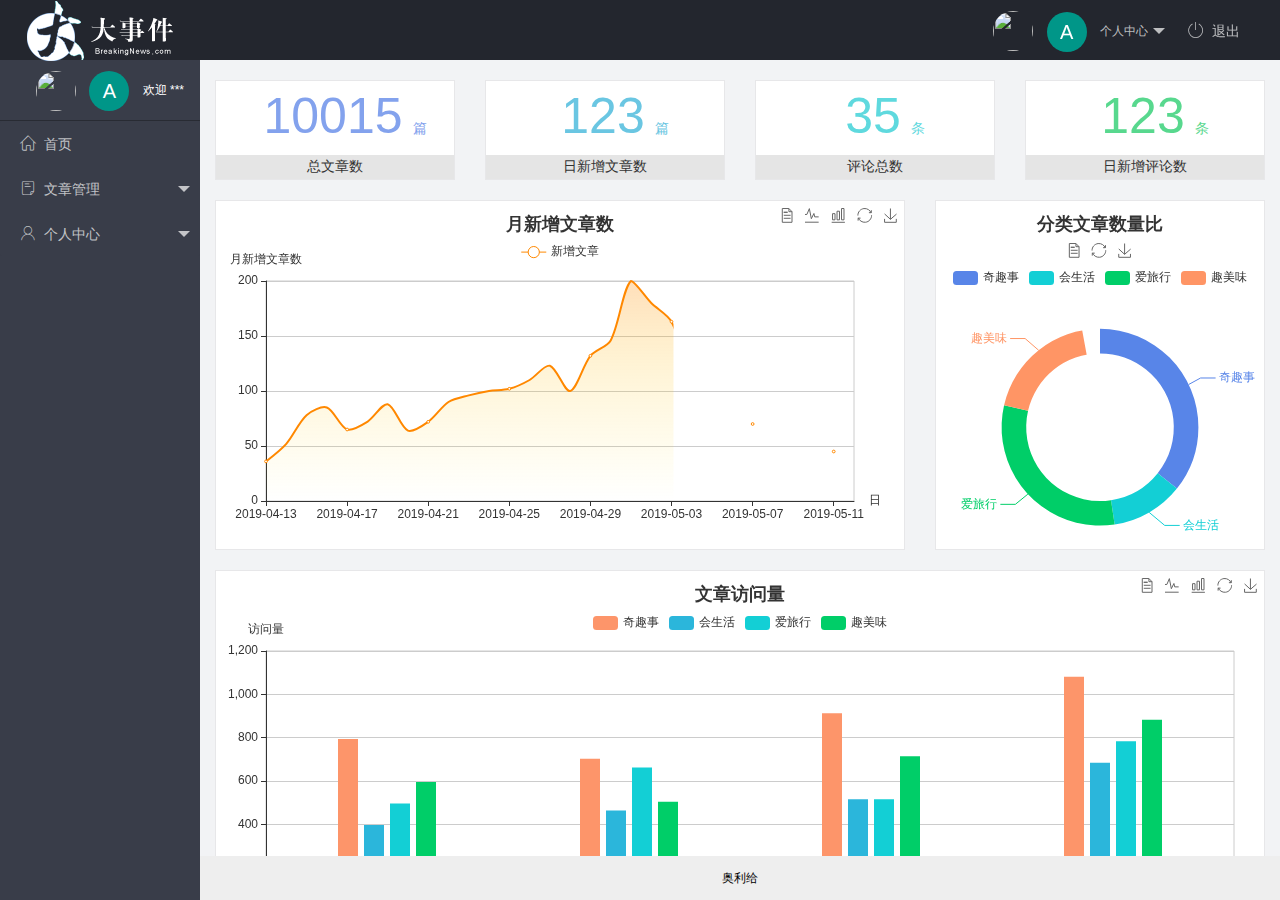
==== commit 62a6ce3b: "a" ====
--- a/index.html
+++ b/index.html
@@ -27,10 +27,10 @@
                         个人中心
                     </a>
                     <dl class="layui-nav-child">
-                        <dd><a href="">基本资料</a></dd>
-                        <dd><a href="">更换头像</a></dd>
-                        <dd><a href="">重置密码</a></dd>
-                    </dl>
+                        <dd><a href="/user/user_info.html" target="fm">基本资料</a></dd>
+                        <dd><a href="/user/user_avatar.html" target="fm">更换头像</a></dd>
+                        <dd><a href="/user/user_pwd.html" target="fm">重置密码</a></dd>
+                      </dl>
                 </li>
                 <li class="layui-nav-item"><a href="javascript:;" id="btnLogout"><span class="iconfont icon-tuichu"></span>退出</a></li>
             </ul>
@@ -66,13 +66,13 @@
                         <a href="javascript:;"><span class="iconfont icon-user"></span>个人中心</a>
                         <dl class="layui-nav-child">
                             <dd>
-                                <a href="javascript:;"><i class="layui-icon layui-icon-face-smile"></i> 基本资料</a>
+                                <a href="/user/user_info.html" target="fm"><i class="layui-icon layui-icon-app"></i>基本资料</a>
                             </dd>
                             <dd>
-                                <a href="javascript:;"><i class="layui-icon layui-icon-face-smile"></i> 更换头像</a>
+                                <a href="/user/user_avatar.html" target="fm"><i class="layui-icon layui-icon-app"></i>更换头像</a>
                             </dd>
                             <dd>
-                                <a href="javascript:;"><i class="layui-icon layui-icon-face-smile"></i> 重置密码</a>
+                                <a href="/user/user_pwd.html" target="fm"><i class="layui-icon layui-icon-face-smile"></i> 重置密码</a>
                             </dd>
                         </dl>
                     </li>
